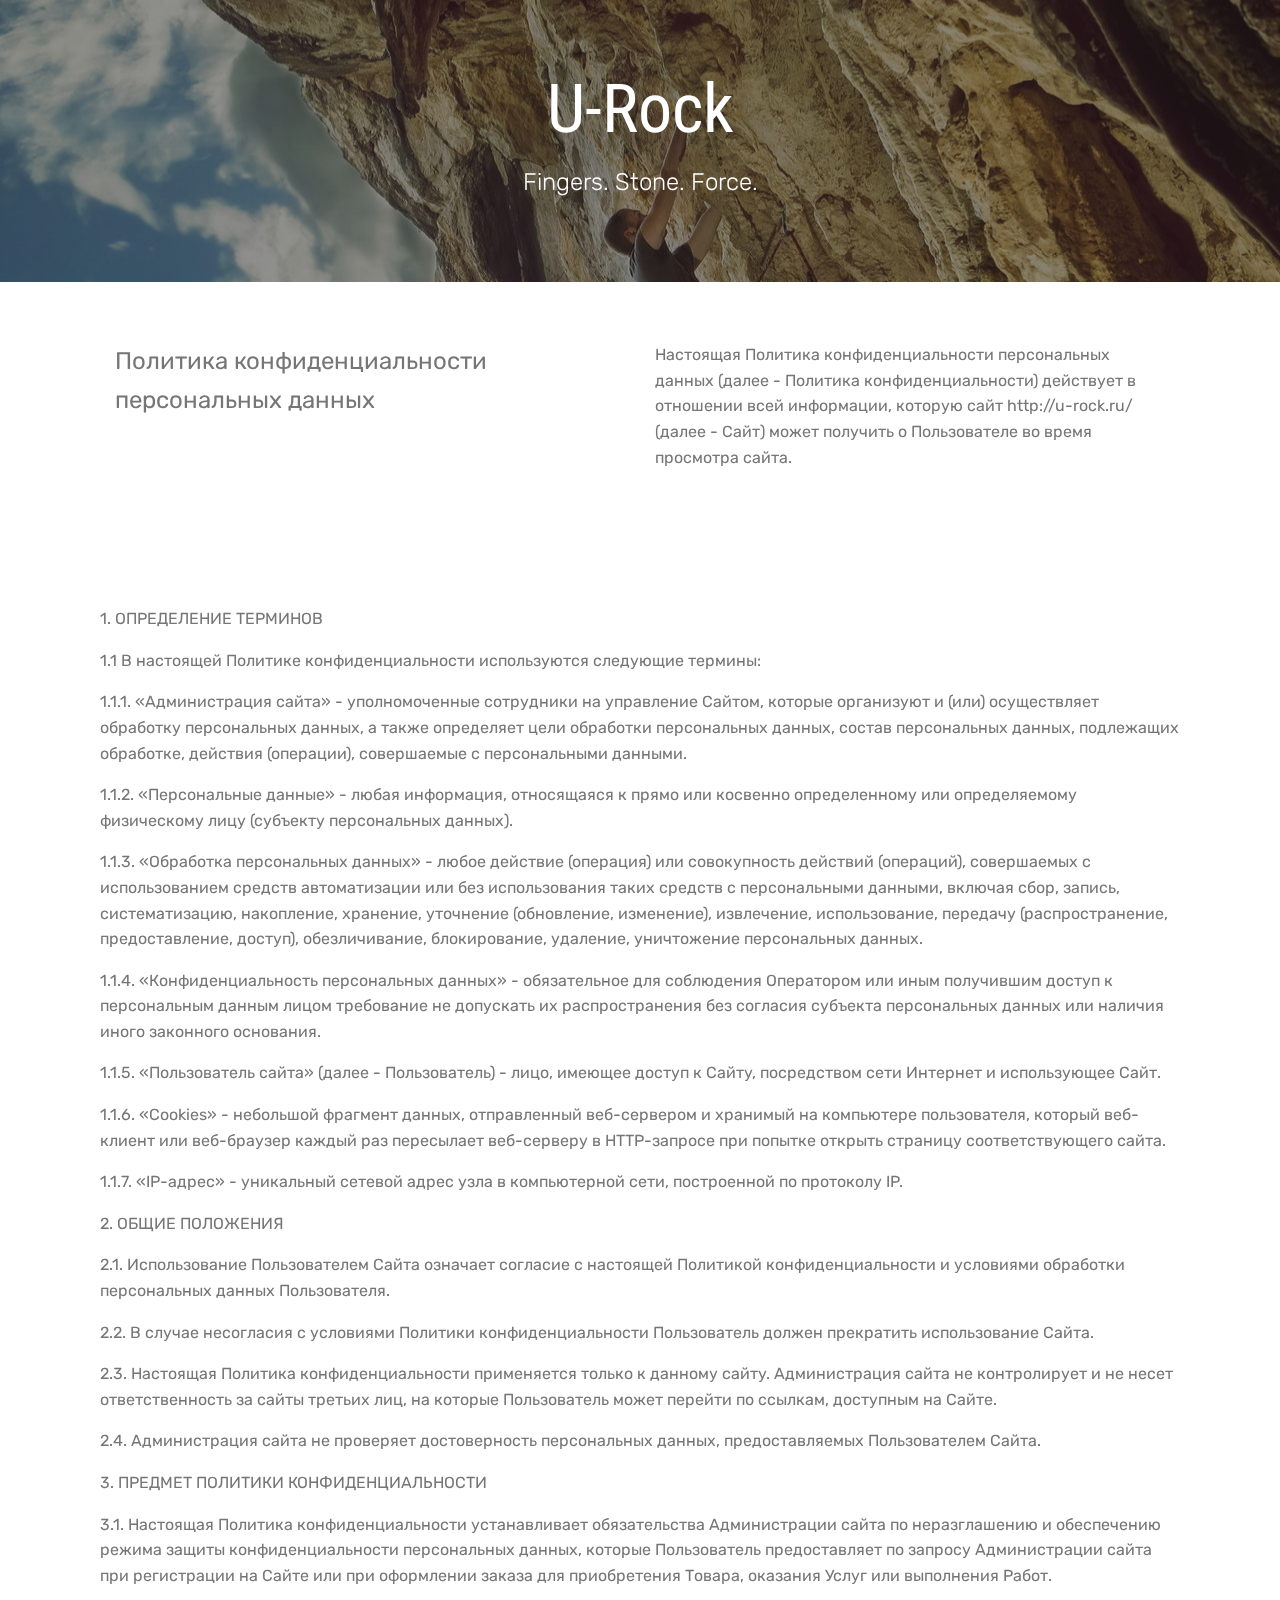
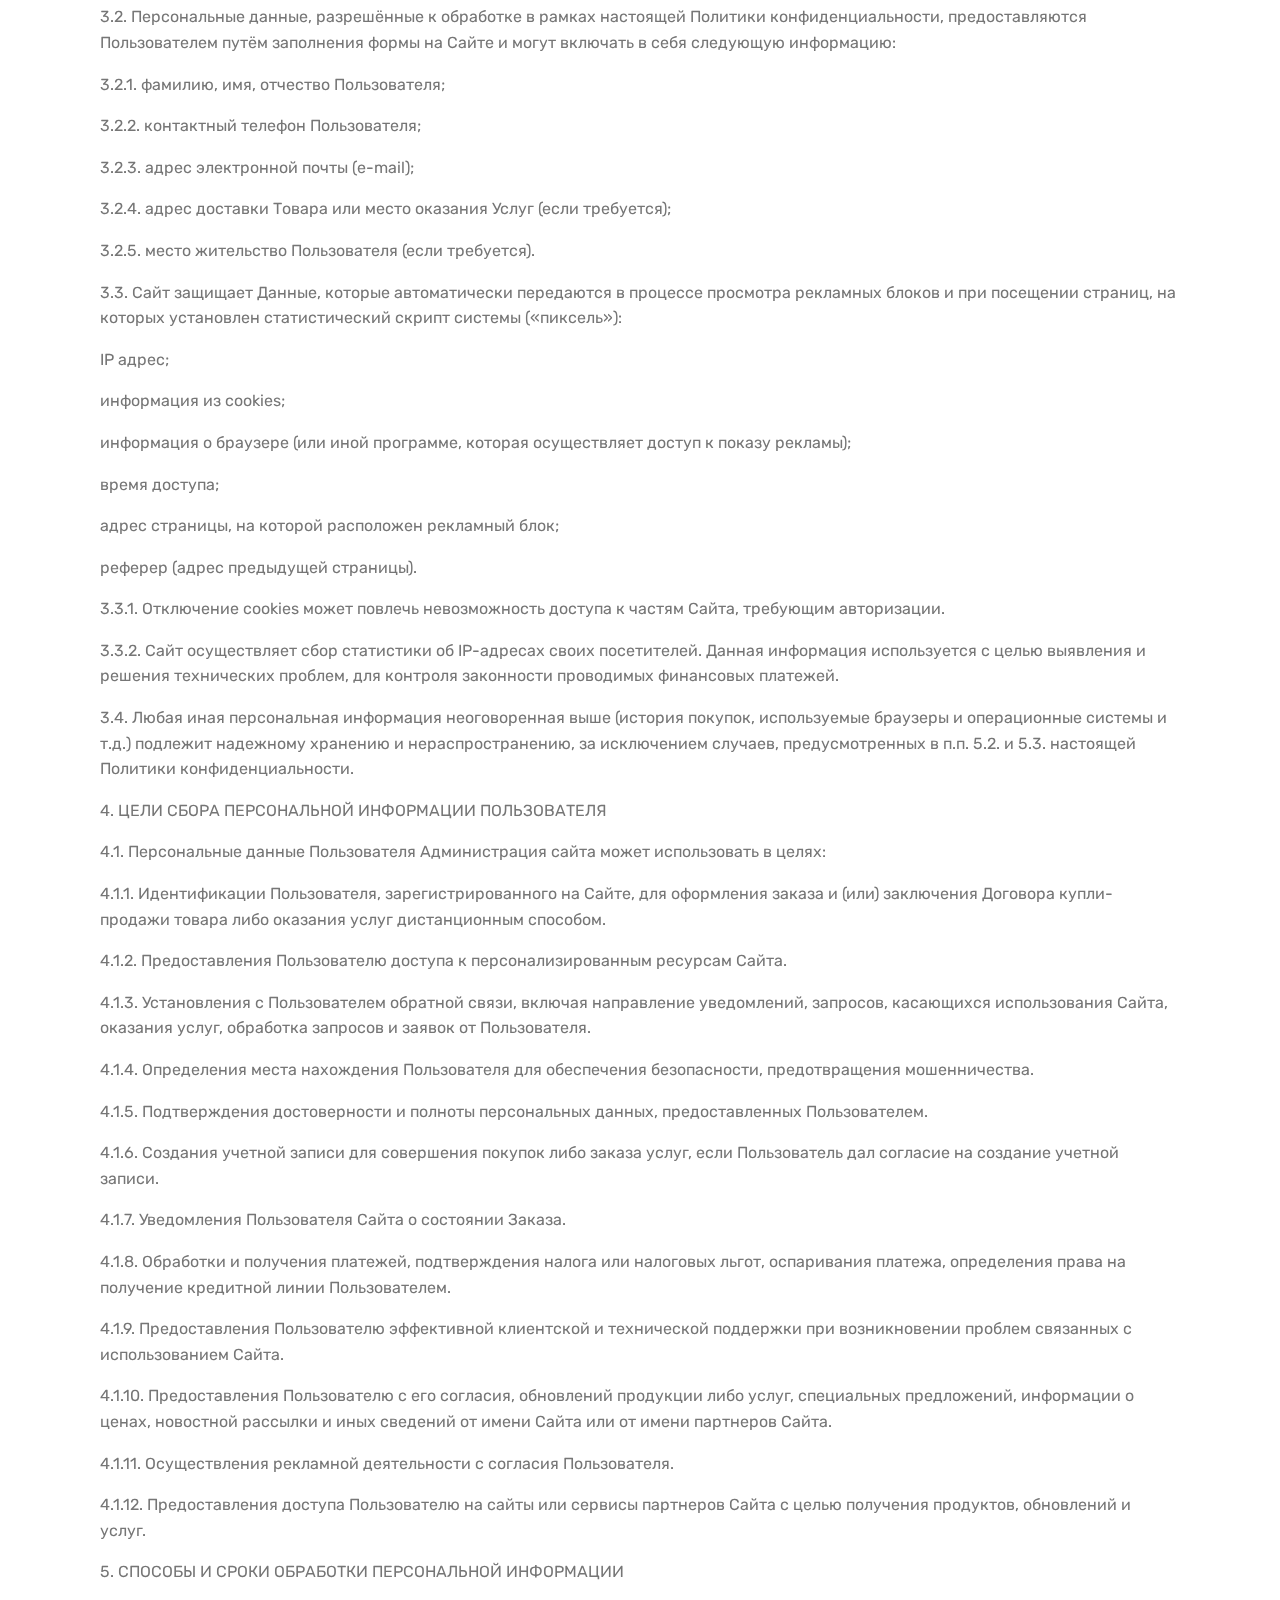
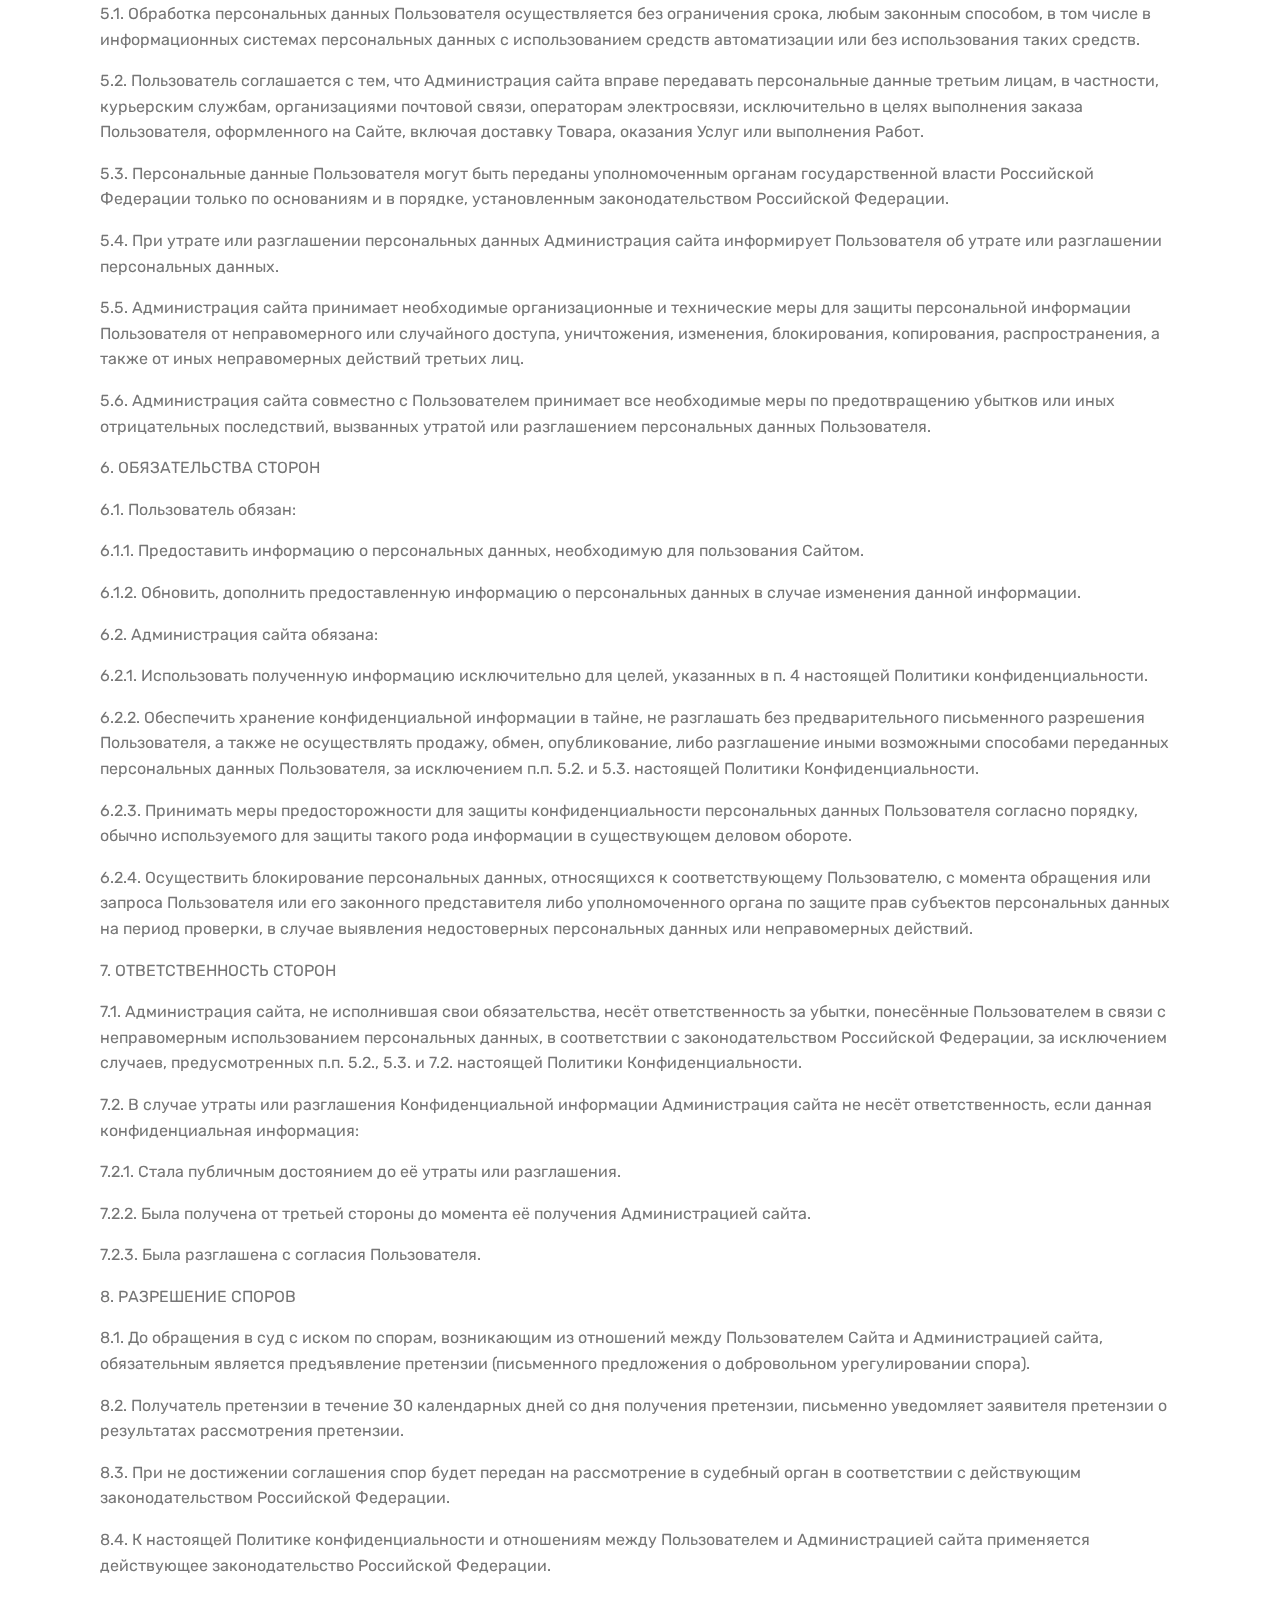
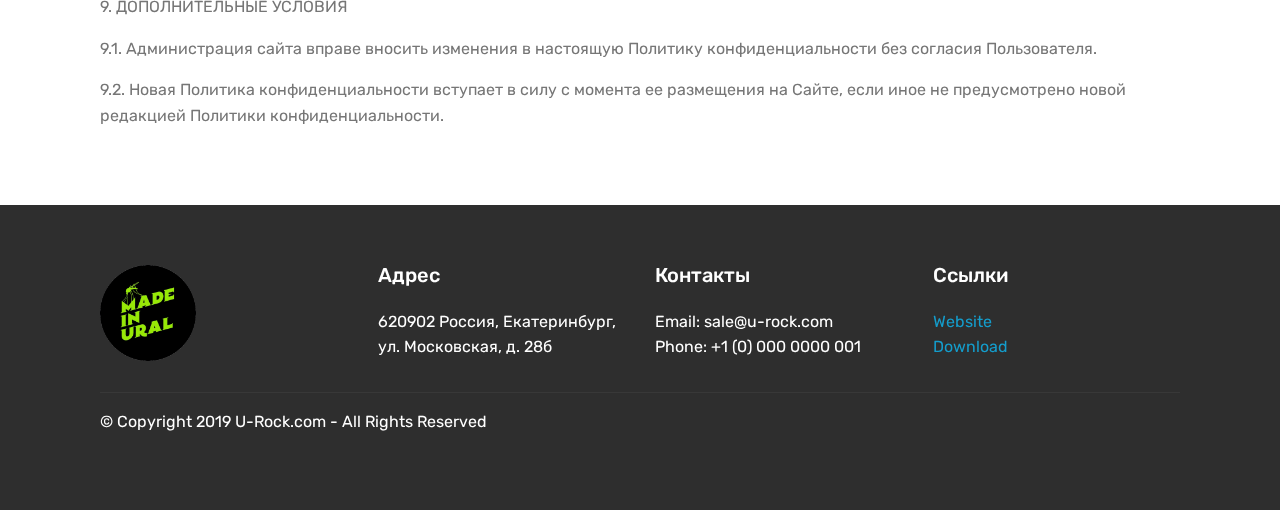
==== page1.html @ f7dd7301 "create github pages" ====
<!DOCTYPE html>
<html >
<head>
  <!-- Site made with Mobirise Website Builder v4.9.4, https://mobirise.com -->
  <meta charset="UTF-8">
  <meta http-equiv="X-UA-Compatible" content="IE=edge">
  <meta name="generator" content="Mobirise v4.9.4, mobirise.com">
  <meta name="viewport" content="width=device-width, initial-scale=1, minimum-scale=1">
  <link rel="shortcut icon" href="assets/images/eqek1cvupa-128x128.png" type="image/x-icon">
  <meta name="description" content="Правила обработки и хранения персональных данных сайта U-rock">
  <title>Политика конфиденциальности</title>
  <link rel="stylesheet" href="assets/tether/tether.min.css">
  <link rel="stylesheet" href="assets/bootstrap/css/bootstrap.min.css">
  <link rel="stylesheet" href="assets/bootstrap/css/bootstrap-grid.min.css">
  <link rel="stylesheet" href="assets/bootstrap/css/bootstrap-reboot.min.css">
  <link rel="stylesheet" href="assets/socicon/css/styles.css">
  <link rel="stylesheet" href="assets/theme/css/style.css">
  <link rel="stylesheet" href="assets/mobirise/css/mbr-additional.css" type="text/css">
  
  
  
</head>
<body>
  <section class="mbr-section content5 cid-rlJpI8PxFU mbr-parallax-background" id="content5-x">

    

    <div class="mbr-overlay" style="opacity: 0.5; background-color: rgb(35, 35, 35);">
    </div>

    <div class="container">
        <div class="media-container-row">
            <div class="title col-12 col-md-8">
                <h2 class="align-center mbr-bold mbr-white pb-3 mbr-fonts-style display-1"><a href="index.html" class="text-white">
                    U-Rock</a></h2>
                <h3 class="mbr-section-subtitle align-center mbr-light mbr-white pb-3 mbr-fonts-style display-5">Fingers. Stone. Force.</h3>
                
                
            </div>
        </div>
    </div>
</section>

<section class="engine"><a href="https://mobirise.info/k">develop your own website</a></section><section class="mbr-section article content3 cid-rlJoAtFdq6" id="content3-u">
      
     

    <div class="container">
        <div class="media-container-row">
            <div class="row col-12 col-md-12">
                <div class="col-12 mbr-text mbr-fonts-style col-md-6 display-5">
                     <p>Политика конфиденциальности персональных данных</p>
                </div>
                <div class="col-12 mbr-text mbr-fonts-style display-7 col-md-6">
                     <p>Настоящая Политика конфиденциальности персональных данных (далее - Политика конфиденциальности) действует в отношении всей информации, которую сайт http://u-rock.ru/ (далее - Сайт) может получить о Пользователе во время просмотра сайта.</p>
                </div>
                
            </div>
        </div>
    </div>
</section>

<section class="mbr-section article content1 cid-rlJoCT7jj0" id="content1-v">
    
     

    <div class="container">
        <div class="media-container-row">
            <div class="mbr-text col-12 mbr-fonts-style display-7 col-md-12"><p>1. ОПРЕДЕЛЕНИЕ ТЕРМИНОВ 
</p><p>
<span style="font-size: 1rem;">1.1 В настоящей Политике конфиденциальности используются следующие термины: &nbsp;</span></p><p>
<span style="font-size: 1rem;">1.1.1. «Администрация сайта» - уполномоченные сотрудники на управление Сайтом, которые организуют и (или) осуществляет обработку персональных данных, а также определяет цели обработки персональных данных, состав персональных данных, подлежащих обработке, действия (операции), совершаемые с персональными данными. &nbsp;</span></p><p>
<span style="font-size: 1rem;">1.1.2. «Персональные данные» - любая информация, относящаяся к прямо или косвенно определенному или определяемому физическому лицу (субъекту персональных данных). &nbsp;</span></p><p>
<span style="font-size: 1rem;">1.1.3. «Обработка персональных данных» - любое действие (операция) или совокупность действий (операций), совершаемых с использованием средств автоматизации или без использования таких средств с персональными данными, включая сбор, запись, систематизацию, накопление, хранение, уточнение (обновление, изменение), извлечение, использование, передачу (распространение, предоставление, доступ), обезличивание, блокирование, удаление, уничтожение персональных данных. &nbsp;</span></p><p>
<span style="font-size: 1rem;">1.1.4. «Конфиденциальность персональных данных» - обязательное для соблюдения Оператором или иным получившим доступ к персональным данным лицом требование не допускать их распространения без согласия субъекта персональных данных или наличия иного законного основания. &nbsp;</span></p><p>
<span style="font-size: 1rem;">1.1.5. «Пользователь сайта» (далее - Пользователь) - лицо, имеющее доступ к Сайту, посредством сети Интернет и использующее Сайт. &nbsp;</span></p><p>
<span style="font-size: 1rem;">1.1.6. «Cookies» - небольшой фрагмент данных, отправленный веб-сервером и хранимый на компьютере пользователя, который веб-клиент или веб-браузер каждый раз пересылает веб-серверу в HTTP-запросе при попытке открыть страницу соответствующего сайта. &nbsp;</span></p><p>
<span style="font-size: 1rem;">1.1.7. «IP-адрес» - уникальный сетевой адрес узла в компьютерной сети, построенной по протоколу IP. &nbsp;</span></p><p>
<span style="font-size: 1rem;">2. ОБЩИЕ ПОЛОЖЕНИЯ &nbsp;</span></p><p>
<span style="font-size: 1rem;">2.1. Использование Пользователем Сайта означает согласие с настоящей Политикой конфиденциальности и условиями обработки персональных данных Пользователя. &nbsp;</span></p><p>
<span style="font-size: 1rem;">2.2. В случае несогласия с условиями Политики конфиденциальности Пользователь должен прекратить использование Сайта. &nbsp;</span></p><p>
<span style="font-size: 1rem;">2.3. Настоящая Политика конфиденциальности применяется только к данному сайту. Администрация сайта не контролирует и не несет ответственность за сайты третьих лиц, на которые Пользователь может перейти по ссылкам, доступным на Сайте. &nbsp;</span></p><p>
<span style="font-size: 1rem;">2.4. Администрация сайта не проверяет достоверность персональных данных, предоставляемых Пользователем Сайта. &nbsp;</span></p><p>
<span style="font-size: 1rem;">3. ПРЕДМЕТ ПОЛИТИКИ КОНФИДЕНЦИАЛЬНОСТИ &nbsp;</span></p><p>
<span style="font-size: 1rem;">3.1. Настоящая Политика конфиденциальности устанавливает обязательства Администрации сайта по неразглашению и обеспечению режима защиты конфиденциальности персональных данных, которые Пользователь предоставляет по запросу Администрации сайта при регистрации на Сайте или при оформлении заказа для приобретения Товара, оказания Услуг или выполнения Работ. &nbsp;</span></p><p>
<span style="font-size: 1rem;">3.2. Персональные данные, разрешённые к обработке в рамках настоящей Политики конфиденциальности, предоставляются Пользователем путём заполнения формы на Сайте и могут включать в себя следующую информацию: &nbsp;</span></p><p>
<span style="font-size: 1rem;">3.2.1. фамилию, имя, отчество Пользователя; &nbsp;</span></p><p>
<span style="font-size: 1rem;">3.2.2. контактный телефон Пользователя; &nbsp;</span></p><p>
<span style="font-size: 1rem;">3.2.3. адрес электронной почты (e-mail); &nbsp;</span></p><p>
<span style="font-size: 1rem;">3.2.4. адрес доставки Товара или место оказания Услуг (если требуется); &nbsp;</span></p><p>
<span style="font-size: 1rem;">3.2.5. место жительство Пользователя (если требуется). &nbsp;</span></p><p>
<span style="font-size: 1rem;">3.3. Сайт защищает Данные, которые автоматически передаются в процессе просмотра рекламных блоков и при посещении страниц, на которых установлен статистический скрипт системы («пиксель»): &nbsp;</span></p><p>
<span style="font-size: 1rem;">IP адрес; &nbsp;</span></p><p>
<span style="font-size: 1rem;">информация из cookies;&nbsp;</span></p><p>
<span style="font-size: 1rem;">информация о браузере (или иной программе, которая осуществляет доступ к показу рекламы);&nbsp;</span></p><p>
<span style="font-size: 1rem;">время доступа;&nbsp;</span></p><p>
<span style="font-size: 1rem;">адрес страницы, на которой расположен рекламный блок;&nbsp;</span></p><p>
<span style="font-size: 1rem;">реферер (адрес предыдущей страницы).&nbsp;</span></p><p>
<span style="font-size: 1rem;">3.3.1. Отключение cookies может повлечь невозможность доступа к частям Сайта, требующим авторизации.&nbsp;</span></p><p>
<span style="font-size: 1rem;">3.3.2. Сайт осуществляет сбор статистики об IP-адресах своих посетителей. Данная информация используется с целью выявления и решения технических проблем, для контроля законности проводимых финансовых платежей. &nbsp;</span></p><p>
<span style="font-size: 1rem;">3.4. Любая иная персональная информация неоговоренная выше (история покупок, используемые браузеры и операционные системы и т.д.) подлежит надежному хранению и нераспространению, за исключением случаев, предусмотренных в п.п. 5.2. и 5.3. настоящей Политики конфиденциальности. &nbsp;</span></p><p>
<span style="font-size: 1rem;">4. ЦЕЛИ СБОРА ПЕРСОНАЛЬНОЙ ИНФОРМАЦИИ ПОЛЬЗОВАТЕЛЯ &nbsp;</span></p><p>
<span style="font-size: 1rem;">4.1. Персональные данные Пользователя Администрация сайта может использовать в целях: &nbsp;</span></p><p>
<span style="font-size: 1rem;">4.1.1. Идентификации Пользователя, зарегистрированного на Сайте, для оформления заказа и (или) заключения Договора купли-продажи товара либо оказания услуг дистанционным способом. &nbsp;</span></p><p>
<span style="font-size: 1rem;">4.1.2. Предоставления Пользователю доступа к персонализированным ресурсам Сайта. &nbsp;</span></p><p>
<span style="font-size: 1rem;">4.1.3. Установления с Пользователем обратной связи, включая направление уведомлений, запросов, касающихся использования Сайта, оказания услуг, обработка запросов и заявок от Пользователя. &nbsp;</span></p><p>
<span style="font-size: 1rem;">4.1.4. Определения места нахождения Пользователя для обеспечения безопасности, предотвращения мошенничества. &nbsp;</span></p><p>
<span style="font-size: 1rem;">4.1.5. Подтверждения достоверности и полноты персональных данных, предоставленных Пользователем. &nbsp;</span></p><p>
<span style="font-size: 1rem;">4.1.6. Создания учетной записи для совершения покупок либо заказа услуг, если Пользователь дал согласие на создание учетной записи. &nbsp;</span></p><p>
<span style="font-size: 1rem;">4.1.7. Уведомления Пользователя Сайта о состоянии Заказа. &nbsp;</span></p><p>
<span style="font-size: 1rem;">4.1.8. Обработки и получения платежей, подтверждения налога или налоговых льгот, оспаривания платежа, определения права на получение кредитной линии Пользователем. &nbsp;</span></p><p>
<span style="font-size: 1rem;">4.1.9. Предоставления Пользователю эффективной клиентской и технической поддержки при возникновении проблем связанных с использованием Сайта. &nbsp;</span></p><p>
<span style="font-size: 1rem;">4.1.10. Предоставления Пользователю с его согласия, обновлений продукции либо услуг, специальных предложений, информации о ценах, новостной рассылки и иных сведений от имени Сайта или от имени партнеров Сайта. &nbsp;</span></p><p>
<span style="font-size: 1rem;">4.1.11. Осуществления рекламной деятельности с согласия Пользователя. &nbsp;</span></p><p>
<span style="font-size: 1rem;">4.1.12. Предоставления доступа Пользователю на сайты или сервисы партнеров Сайта с целью получения продуктов, обновлений и услуг. &nbsp;</span></p><p>
<span style="font-size: 1rem;">5. СПОСОБЫ И СРОКИ ОБРАБОТКИ ПЕРСОНАЛЬНОЙ ИНФОРМАЦИИ &nbsp;</span></p><p>
<span style="font-size: 1rem;">5.1. Обработка персональных данных Пользователя осуществляется без ограничения срока, любым законным способом, в том числе в информационных системах персональных данных с использованием средств автоматизации или без использования таких средств. &nbsp;</span></p><p>
<span style="font-size: 1rem;">5.2. Пользователь соглашается с тем, что Администрация сайта вправе передавать персональные данные третьим лицам, в частности, курьерским службам, организациями почтовой связи, операторам электросвязи, исключительно в целях выполнения заказа Пользователя, оформленного на Сайте, включая доставку Товара, оказания Услуг или выполнения Работ. &nbsp;</span></p><p>
<span style="font-size: 1rem;">5.3. Персональные данные Пользователя могут быть переданы уполномоченным органам государственной власти Российской Федерации только по основаниям и в порядке, установленным законодательством Российской Федерации. &nbsp;</span></p><p>
<span style="font-size: 1rem;">5.4. При утрате или разглашении персональных данных Администрация сайта информирует Пользователя об утрате или разглашении персональных данных. &nbsp;</span></p><p>
<span style="font-size: 1rem;">5.5. Администрация сайта принимает необходимые организационные и технические меры для защиты персональной информации Пользователя от неправомерного или случайного доступа, уничтожения, изменения, блокирования, копирования, распространения, а также от иных неправомерных действий третьих лиц. &nbsp;</span></p><p>
<span style="font-size: 1rem;">5.6. Администрация сайта совместно с Пользователем принимает все необходимые меры по предотвращению убытков или иных отрицательных последствий, вызванных утратой или разглашением персональных данных Пользователя. &nbsp;</span></p><p>
<span style="font-size: 1rem;">6. ОБЯЗАТЕЛЬСТВА СТОРОН &nbsp;</span></p><p>
<span style="font-size: 1rem;">6.1. Пользователь обязан: &nbsp;</span></p><p>
<span style="font-size: 1rem;">6.1.1. Предоставить информацию о персональных данных, необходимую для пользования Сайтом. &nbsp;</span></p><p>
<span style="font-size: 1rem;">6.1.2. Обновить, дополнить предоставленную информацию о персональных данных в случае изменения данной информации. &nbsp;</span></p><p>
<span style="font-size: 1rem;">6.2. Администрация сайта обязана: &nbsp;</span></p><p>
<span style="font-size: 1rem;">6.2.1. Использовать полученную информацию исключительно для целей, указанных в п. 4 настоящей Политики конфиденциальности. &nbsp;</span></p><p>
<span style="font-size: 1rem;">6.2.2. Обеспечить хранение конфиденциальной информации в тайне, не разглашать без предварительного письменного разрешения Пользователя, а также не осуществлять продажу, обмен, опубликование, либо разглашение иными возможными способами переданных персональных данных Пользователя, за исключением п.п. 5.2. и 5.3. настоящей Политики Конфиденциальности. &nbsp;</span></p><p>
<span style="font-size: 1rem;">6.2.3. Принимать меры предосторожности для защиты конфиденциальности персональных данных Пользователя согласно порядку, обычно используемого для защиты такого рода информации в существующем деловом обороте. &nbsp;</span></p><p>
<span style="font-size: 1rem;">6.2.4. Осуществить блокирование персональных данных, относящихся к соответствующему Пользователю, с момента обращения или запроса Пользователя или его законного представителя либо уполномоченного органа по защите прав субъектов персональных данных на период проверки, в случае выявления недостоверных персональных данных или неправомерных действий. &nbsp;</span></p><p>
<span style="font-size: 1rem;">7. ОТВЕТСТВЕННОСТЬ СТОРОН &nbsp;</span></p><p>
<span style="font-size: 1rem;">7.1. Администрация сайта, не исполнившая свои обязательства, несёт ответственность за убытки, понесённые Пользователем в связи с неправомерным использованием персональных данных, в соответствии с законодательством Российской Федерации, за исключением случаев, предусмотренных п.п. 5.2., 5.3. и 7.2. настоящей Политики Конфиденциальности. &nbsp;</span></p><p>
<span style="font-size: 1rem;">7.2. В случае утраты или разглашения Конфиденциальной информации Администрация сайта не несёт ответственность, если данная конфиденциальная информация: &nbsp;</span></p><p>
<span style="font-size: 1rem;">7.2.1. Стала публичным достоянием до её утраты или разглашения. &nbsp;</span></p><p>
<span style="font-size: 1rem;">7.2.2. Была получена от третьей стороны до момента её получения Администрацией сайта. &nbsp;</span></p><p>
<span style="font-size: 1rem;">7.2.3. Была разглашена с согласия Пользователя. &nbsp;</span></p><p>
<span style="font-size: 1rem;">8. РАЗРЕШЕНИЕ СПОРОВ &nbsp;</span></p><p>
<span style="font-size: 1rem;">8.1. До обращения в суд с иском по спорам, возникающим из отношений между Пользователем Сайта и Администрацией сайта, обязательным является предъявление претензии (письменного предложения о добровольном урегулировании спора). &nbsp;</span></p><p>
<span style="font-size: 1rem;">8.2. Получатель претензии в течение 30 календарных дней со дня получения претензии, письменно уведомляет заявителя претензии о результатах рассмотрения претензии. &nbsp;</span></p><p>
<span style="font-size: 1rem;">8.3. При не достижении соглашения спор будет передан на рассмотрение в судебный орган в соответствии с действующим законодательством Российской Федерации. &nbsp;</span></p><p>
<span style="font-size: 1rem;">8.4. К настоящей Политике конфиденциальности и отношениям между Пользователем и Администрацией сайта применяется действующее законодательство Российской Федерации. &nbsp;</span></p><p>
<span style="font-size: 1rem;">9. ДОПОЛНИТЕЛЬНЫЕ УСЛОВИЯ &nbsp;</span></p><p>
<span style="font-size: 1rem;">9.1. Администрация сайта вправе вносить изменения в настоящую Политику конфиденциальности без согласия Пользователя. &nbsp;</span></p><p>
<span style="font-size: 1rem;">9.2. Новая Политика конфиденциальности вступает в силу с момента ее размещения на Сайте, если иное не предусмотрено новой редакцией Политики конфиденциальности.</span></p></div>
        </div>
    </div>
</section>

<section class="cid-rlJpz1HQIS" id="footer1-w">

    

    

    <div class="container">
        <div class="media-container-row content text-white">
            <div class="col-12 col-md-3">
                <div class="media-wrap">
                    <a href="index.html">
                        <img src="assets/images/eqek1cvupa-164x164.png" alt="Mobirise" title="">
                    </a>
                </div>
            </div>
            <div class="col-12 col-md-3 mbr-fonts-style display-7">
                <h5 class="pb-3">
                    Адрес</h5>
                <p class="mbr-text">
                    620902 Россия, Екатеринбург, ул. Московская, д. 28б</p>
            </div>
            <div class="col-12 col-md-3 mbr-fonts-style display-7">
                <h5 class="pb-3">
                    Контакты</h5>
                <p class="mbr-text">
                    Email: sale@u-rock.com
                    <br>Phone: +1 (0) 000 0000 001
<br></p>
            </div>
            <div class="col-12 col-md-3 mbr-fonts-style display-7">
                <h5 class="pb-3">
                    Ccылки</h5>
                <p class="mbr-text"><a href="http://www.roofaso.ru/" target="_blank">
                    Website</a><br><a class="text-primary" href="https://ur-rock.github.io/assets/images/11-1433x825.jpg" target="_blank">Download</a><br></p>
            </div>
        </div>
        <div class="footer-lower">
            <div class="media-container-row">
                <div class="col-sm-12">
                    <hr>
                </div>
            </div>
            <div class="media-container-row mbr-white">
                <div class="col-sm-6 copyright">
                    <p class="mbr-text mbr-fonts-style display-7">
                        © Copyright 2019 U-Rock.com - All Rights Reserved 
                    </p>
                </div>
                <div class="col-md-6">
                    
                </div>
            </div>
        </div>
    </div>
</section>


  <script src="assets/web/assets/jquery/jquery.min.js"></script>
  <script src="assets/popper/popper.min.js"></script>
  <script src="assets/tether/tether.min.js"></script>
  <script src="assets/bootstrap/js/bootstrap.min.js"></script>
  <script src="assets/smoothscroll/smooth-scroll.js"></script>
  <script src="assets/parallax/jarallax.min.js"></script>
  <script src="assets/theme/js/script.js"></script>
  
  
</body>
</html>
---- assets/socicon/css/styles.css ----
@charset "UTF-8";

@font-face {
  font-family: "socicon";
  src:url("../fonts/socicon.eot");
  src:url("../fonts/socicon.eot?#iefix") format("embedded-opentype"),
    url("../fonts/socicon.woff") format("woff"),
    url("../fonts/socicon.ttf") format("truetype"),
    url("../fonts/socicon.svg#socicon") format("svg");
  font-weight: normal;
  font-style: normal;

}

[data-icon]:before {
  font-family: "socicon" !important;
  content: attr(data-icon);
  font-style: normal !important;
  font-weight: normal !important;
  font-variant: normal !important;
  text-transform: none !important;
  speak: none;
  line-height: 1;
  -webkit-font-smoothing: antialiased;
  -moz-osx-font-smoothing: grayscale;
}

[class^="socicon-"]:before,
[class*=" socicon-"]:before {
  font-family: "socicon" !important;
  font-style: normal !important;
  font-weight: normal !important;
  font-variant: normal !important;
  text-transform: none !important;
  speak: none;
  line-height: 1;
  -webkit-font-smoothing: antialiased;
  -moz-osx-font-smoothing: grayscale;
}

.socicon-modelmayhem:before {
  content: "\e000";
}
.socicon-mixcloud:before {
  content: "\e001";
}
.socicon-drupal:before {
  content: "\e002";
}
.socicon-swarm:before {
  content: "\e003";
}
.socicon-istock:before {
  content: "\e004";
}
.socicon-yammer:before {
  content: "\e005";
}
.socicon-ello:before {
  content: "\e006";
}
.socicon-stackoverflow:before {
  content: "\e007";
}
.socicon-persona:before {
  content: "\e008";
}
.socicon-triplej:before {
  content: "\e009";
}
.socicon-houzz:before {
  content: "\e00a";
}
.socicon-rss:before {
  content: "\e00b";
}
.socicon-paypal:before {
  content: "\e00c";
}
.socicon-odnoklassniki:before {
  content: "\e00d";
}
.socicon-airbnb:before {
  content: "\e00e";
}
.socicon-periscope:before {
  content: "\e00f";
}
.socicon-outlook:before {
  content: "\e010";
}
.socicon-coderwall:before {
  content: "\e011";
}
.socicon-tripadvisor:before {
  content: "\e012";
}
.socicon-appnet:before {
  content: "\e013";
}
.socicon-goodreads:before {
  content: "\e014";
}
.socicon-tripit:before {
  content: "\e015";
}
.socicon-lanyrd:before {
  content: "\e016";
}
.socicon-slideshare:before {
  content: "\e017";
}
.socicon-buffer:before {
  content: "\e018";
}
.socicon-disqus:before {
  content: "\e019";
}
.socicon-vkontakte:before {
  content: "\e01a";
}
.socicon-whatsapp:before {
  content: "\e01b";
}
.socicon-patreon:before {
  content: "\e01c";
}
.socicon-storehouse:before {
  content: "\e01d";
}
.socicon-pocket:before {
  content: "\e01e";
}
.socicon-mail:before {
  content: "\e01f";
}
.socicon-blogger:before {
  content: "\e020";
}
.socicon-technorati:before {
  content: "\e021";
}
.socicon-reddit:before {
  content: "\e022";
}
.socicon-dribbble:before {
  content: "\e023";
}
.socicon-stumbleupon:before {
  content: "\e024";
}
.socicon-digg:before {
  content: "\e025";
}
.socicon-envato:before {
  content: "\e026";
}
.socicon-behance:before {
  content: "\e027";
}
.socicon-delicious:before {
  content: "\e028";
}
.socicon-deviantart:before {
  content: "\e029";
}
.socicon-forrst:before {
  content: "\e02a";
}
.socicon-play:before {
  content: "\e02b";
}
.socicon-zerply:before {
  content: "\e02c";
}
.socicon-wikipedia:before {
  content: "\e02d";
}
.socicon-apple:before {
  content: "\e02e";
}
.socicon-flattr:before {
  content: "\e02f";
}
.socicon-github:before {
  content: "\e030";
}
.socicon-renren:before {
  content: "\e031";
}
.socicon-friendfeed:before {
  content: "\e032";
}
.socicon-newsvine:before {
  content: "\e033";
}
.socicon-identica:before {
  content: "\e034";
}
.socicon-bebo:before {
  content: "\e035";
}
.socicon-zynga:before {
  content: "\e036";
}
.socicon-steam:before {
  content: "\e037";
}
.socicon-xbox:before {
  content: "\e038";
}
.socicon-windows:before {
  content: "\e039";
}
.socicon-qq:before {
  content: "\e03a";
}
.socicon-douban:before {
  content: "\e03b";
}
.socicon-meetup:before {
  content: "\e03c";
}
.socicon-playstation:before {
  content: "\e03d";
}
.socicon-android:before {
  content: "\e03e";
}
.socicon-snapchat:before {
  content: "\e03f";
}
.socicon-twitter:before {
  content: "\e040";
}
.socicon-facebook:before {
  content: "\e041";
}
.socicon-googleplus:before {
  content: "\e042";
}
.socicon-pinterest:before {
  content: "\e043";
}
.socicon-foursquare:before {
  content: "\e044";
}
.socicon-yahoo:before {
  content: "\e045";
}
.socicon-skype:before {
  content: "\e046";
}
.socicon-yelp:before {
  content: "\e047";
}
.socicon-feedburner:before {
  content: "\e048";
}
.socicon-linkedin:before {
  content: "\e049";
}
.socicon-viadeo:before {
  content: "\e04a";
}
.socicon-xing:before {
  content: "\e04b";
}
.socicon-myspace:before {
  content: "\e04c";
}
.socicon-soundcloud:before {
  content: "\e04d";
}
.socicon-spotify:before {
  content: "\e04e";
}
.socicon-grooveshark:before {
  content: "\e04f";
}
.socicon-lastfm:before {
  content: "\e050";
}
.socicon-youtube:before {
  content: "\e051";
}
.socicon-vimeo:before {
  content: "\e052";
}
.socicon-dailymotion:before {
  content: "\e053";
}
.socicon-vine:before {
  content: "\e054";
}
.socicon-flickr:before {
  content: "\e055";
}
.socicon-500px:before {
  content: "\e056";
}
.socicon-wordpress:before {
  content: "\e058";
}
.socicon-tumblr:before {
  content: "\e059";
}
.socicon-twitch:before {
  content: "\e05a";
}
.socicon-8tracks:before {
  content: "\e05b";
}
.socicon-amazon:before {
  content: "\e05c";
}
.socicon-icq:before {
  content: "\e05d";
}
.socicon-smugmug:before {
  content: "\e05e";
}
.socicon-ravelry:before {
  content: "\e05f";
}
.socicon-weibo:before {
  content: "\e060";
}
.socicon-baidu:before {
  content: "\e061";
}
.socicon-angellist:before {
  content: "\e062";
}
.socicon-ebay:before {
  content: "\e063";
}
.socicon-imdb:before {
  content: "\e064";
}
.socicon-stayfriends:before {
  content: "\e065";
}
.socicon-residentadvisor:before {
  content: "\e066";
}
.socicon-google:before {
  content: "\e067";
}
.socicon-yandex:before {
  content: "\e068";
}
.socicon-sharethis:before {
  content: "\e069";
}
.socicon-bandcamp:before {
  content: "\e06a";
}
.socicon-itunes:before {
  content: "\e06b";
}
.socicon-deezer:before {
  content: "\e06c";
}
.socicon-telegram:before {
  content: "\e06e";
}
.socicon-openid:before {
  content: "\e06f";
}
.socicon-amplement:before {
  content: "\e070";
}
.socicon-viber:before {
  content: "\e071";
}
.socicon-zomato:before {
  content: "\e072";
}
.socicon-draugiem:before {
  content: "\e074";
}
.socicon-endomodo:before {
  content: "\e075";
}
.socicon-filmweb:before {
  content: "\e076";
}
.socicon-stackexchange:before {
  content: "\e077";
}
.socicon-wykop:before {
  content: "\e078";
}
.socicon-teamspeak:before {
  content: "\e079";
}
.socicon-teamviewer:before {
  content: "\e07a";
}
.socicon-ventrilo:before {
  content: "\e07b";
}
.socicon-younow:before {
  content: "\e07c";
}
.socicon-raidcall:before {
  content: "\e07d";
}
.socicon-mumble:before {
  content: "\e07e";
}
.socicon-medium:before {
  content: "\e06d";
}
.socicon-bebee:before {
  content: "\e07f";
}
.socicon-hitbox:before {
  content: "\e080";
}
.socicon-reverbnation:before {
  content: "\e081";
}
.socicon-formulr:before {
  content: "\e082";
}
.socicon-instagram:before {
  content: "\e057";
}
.socicon-battlenet:before {
  content: "\e083";
}
.socicon-chrome:before {
  content: "\e084";
}
.socicon-discord:before {
  content: "\e086";
}
.socicon-issuu:before {
  content: "\e087";
}
.socicon-macos:before {
  content: "\e088";
}
.socicon-firefox:before {
  content: "\e089";
}
.socicon-opera:before {
  content: "\e08d";
}
.socicon-keybase:before {
  content: "\e090";
}
.socicon-alliance:before {
  content: "\e091";
}
.socicon-livejournal:before {
  content: "\e092";
}
.socicon-googlephotos:before {
  content: "\e093";
}
.socicon-horde:before {
  content: "\e094";
}
.socicon-etsy:before {
  content: "\e095";
}
.socicon-zapier:before {
  content: "\e096";
}
.socicon-google-scholar:before {
  content: "\e097";
}
.socicon-researchgate:before {
  content: "\e098";
}
.socicon-wechat:before {
  content: "\e099";
}
.socicon-strava:before {
  content: "\e09a";
}
.socicon-line:before {
  content: "\e09b";
}
.socicon-lyft:before {
  content: "\e09c";
}
.socicon-uber:before {
  content: "\e09d";
}
.socicon-songkick:before {
  content: "\e09e";
}
.socicon-viewbug:before {
  content: "\e09f";
}
.socicon-googlegroups:before {
  content: "\e0a0";
}
.socicon-quora:before {
  content: "\e073";
}
.socicon-diablo:before {
  content: "\e085";
}
.socicon-blizzard:before {
  content: "\e0a1";
}
.socicon-hearthstone:before {
  content: "\e08b";
}
.socicon-heroes:before {
  content: "\e08a";
}
.socicon-overwatch:before {
  content: "\e08c";
}
.socicon-warcraft:before {
  content: "\e08e";
}
.socicon-starcraft:before {
  content: "\e08f";
}
.socicon-beam:before {
  content: "\e0a2";
}
.socicon-curse:before {
  content: "\e0a3";
}
.socicon-player:before {
  content: "\e0a4";
}
.socicon-streamjar:before {
  content: "\e0a5";
}
.socicon-nintendo:before {
  content: "\e0a6";
}
.socicon-hellocoton:before {
  content: "\e0a7";
}
---- assets/theme/css/style.css ----
/*!
 * Mobirise v4 theme (https://mobirise.com/)
 * Copyright 2017 Mobirise
 */
section {
  background-color: #eeeeee; }

section,
.container,
.container-fluid {
  position: relative;
  word-wrap: break-word; }

a.mbr-iconfont:hover {
  text-decoration: none; }

.article .lead p, .article .lead ul, .article .lead ol, .article .lead pre, .article .lead blockquote {
  margin-bottom: 0; }

a {
  font-style: normal;
  font-weight: 400;
  cursor: pointer; }
  a, a:hover {
    text-decoration: none; }

figure {
  margin-bottom: 0; }

body {
  color: #232323; }

h1, h2, h3, h4, h5, h6,
.h1, .h2, .h3, .h4, .h5, .h6,
.display-1, .display-2, .display-3, .display-4 {
  line-height: 1;
  word-break: break-word;
  word-wrap: break-word; }

b, strong {
  font-weight: bold; }

blockquote {
  padding: 10px 0 10px 20px;
  position: relative;
  border-left: 2px solid;
  border-color: #ff3366; }

input:-webkit-autofill, input:-webkit-autofill:hover, input:-webkit-autofill:focus, input:-webkit-autofill:active {
  transition-delay: 9999s;
  transition-property: background-color, color; }

textarea[type="hidden"] {
  display: none; }

body {
  position: relative; }

section {
  background-position: 50% 50%;
  background-repeat: no-repeat;
  background-size: cover; }
  section .mbr-background-video,
  section .mbr-background-video-preview {
    position: absolute;
    bottom: 0;
    left: 0;
    right: 0;
    top: 0; }

.hidden {
  visibility: hidden; }

.mbr-z-index20 {
  z-index: 20; }

/*! Base colors */
.mbr-white {
  color: #ffffff; }

.mbr-black {
  color: #000000; }

.mbr-bg-white {
  background-color: #ffffff; }

.mbr-bg-black {
  background-color: #000000; }

/*! Text-aligns */
.align-left {
  text-align: left; }

.align-center {
  text-align: center; }

.align-right {
  text-align: right; }

@media (max-width: 767px) {
  .align-left, .align-center, .align-right, .mbr-section-btn, .mbr-section-title {
    text-align: center; } }
/*! Font-weight  */
.mbr-light {
  font-weight: 300; }

.mbr-regular {
  font-weight: 400; }

.mbr-semibold {
  font-weight: 500; }

.mbr-bold {
  font-weight: 700; }

/*! Media  */
.media-size-item {
  -webkit-flex: 1 1 auto;
  -moz-flex: 1 1 auto;
  -ms-flex: 1 1 auto;
  -o-flex: 1 1 auto;
  flex: 1 1 auto; }

.media-content {
  -webkit-flex-basis: 100%;
  flex-basis: 100%; }

.media-container-row {
  display: -ms-flexbox;
  display: -webkit-flex;
  display: flex;
  -webkit-flex-direction: row;
  -ms-flex-direction: row;
  flex-direction: row;
  -webkit-flex-wrap: wrap;
  -ms-flex-wrap: wrap;
  flex-wrap: wrap;
  -webkit-justify-content: center;
  -ms-flex-pack: center;
  justify-content: center;
  -webkit-align-content: center;
  -ms-flex-line-pack: center;
  align-content: center;
  -webkit-align-items: start;
  -ms-flex-align: start;
  align-items: start; }
  .media-container-row .media-size-item {
    width: 400px; }

.media-container-column {
  display: -ms-flexbox;
  display: -webkit-flex;
  display: flex;
  -webkit-flex-direction: column;
  -ms-flex-direction: column;
  flex-direction: column;
  -webkit-flex-wrap: wrap;
  -ms-flex-wrap: wrap;
  flex-wrap: wrap;
  -webkit-justify-content: center;
  -ms-flex-pack: center;
  justify-content: center;
  -webkit-align-content: center;
  -ms-flex-line-pack: center;
  align-content: center;
  -webkit-align-items: stretch;
  -ms-flex-align: stretch;
  align-items: stretch; }
  .media-container-column > * {
    width: 100%; }

@media (min-width: 992px) {
  .media-container-row {
    -webkit-flex-wrap: nowrap;
    -ms-flex-wrap: nowrap;
    flex-wrap: nowrap; } }
figure {
  overflow: hidden; }

figure[mbr-media-size] {
  transition: width 0.1s; }

.mbr-figure img, .mbr-figure iframe {
  display: block;
  width: 100%; }

.card {
  background-color: transparent;
  border: none; }

.card-img {
  text-align: center;
  flex-shrink: 0;
  -webkit-flex-shrink: 0; }

.media {
  max-width: 100%;
  margin: 0 auto; }

.mbr-figure {
  -ms-flex-item-align: center;
  -ms-grid-row-align: center;
  -webkit-align-self: center;
  align-self: center; }

.media-container > div {
  max-width: 100%; }

.mbr-figure img, .card-img img {
  width: 100%; }

@media (max-width: 991px) {
  .media-size-item {
    width: auto !important; }

  .media {
    width: auto; }

  .mbr-figure {
    width: 100% !important; } }
/*! Buttons */
.mbr-section-btn {
  margin-left: -.25rem;
  margin-right: -.25rem;
  font-size: 0; }

nav .mbr-section-btn {
  margin-left: 0rem;
  margin-right: 0rem; }

/*! Btn icon margin */
.btn .mbr-iconfont, .btn.btn-sm .mbr-iconfont {
  cursor: pointer;
  margin-right: 0.5rem; }

.btn.btn-md .mbr-iconfont, .btn.btn-md .mbr-iconfont {
  margin-right: 0.8rem; }

.mbr-regular {
  font-weight: 400; }

.mbr-semibold {
  font-weight: 500; }

.mbr-bold {
  font-weight: 700; }

[type="submit"] {
  -webkit-appearance: none; }

/*! Full-screen */
.mbr-fullscreen .mbr-overlay {
  min-height: 100vh; }

.mbr-fullscreen {
  display: flex;
  display: -webkit-flex;
  display: -moz-flex;
  display: -ms-flex;
  display: -o-flex;
  align-items: center;
  -webkit-align-items: center;
  min-height: 100vh;
  padding-top: 3rem;
  padding-bottom: 3rem; }

/*! Map */
.map {
  height: 25rem;
  position: relative; }
  .map iframe {
    width: 100%;
    height: 100%; }

/* Form */
.form-asterisk {
  font-family: initial;
  position: absolute;
  top: -2px;
  font-weight: normal; }

/*! Scroll to top arrow */
.mbr-arrow-up {
  bottom: 25px;
  right: 90px;
  position: fixed;
  text-align: right;
  z-index: 5000;
  color: #ffffff;
  font-size: 32px;
  transform: rotate(180deg);
  -webkit-transform: rotate(180deg); }

.mbr-arrow-up a {
  background: rgba(0, 0, 0, 0.2);
  border-radius: 3px;
  color: #fff;
  display: inline-block;
  height: 60px;
  width: 60px;
  outline-style: none !important;
  position: relative;
  text-decoration: none;
  transition: all .3s ease-in-out;
  cursor: pointer;
  text-align: center; }
  .mbr-arrow-up a:hover {
    background-color: rgba(0, 0, 0, 0.4); }
  .mbr-arrow-up a i {
    line-height: 60px; }

.mbr-arrow-up-icon {
  display: block;
  color: #fff; }

.mbr-arrow-up-icon::before {
  content: "\203a";
  display: inline-block;
  font-family: serif;
  font-size: 32px;
  line-height: 1;
  font-style: normal;
  position: relative;
  top: 6px;
  left: -4px;
  -webkit-transform: rotate(-90deg);
  transform: rotate(-90deg); }

/*! Arrow Down */
.mbr-arrow {
  position: absolute;
  bottom: 45px;
  left: 50%;
  width: 60px;
  height: 60px;
  cursor: pointer;
  background-color: rgba(80, 80, 80, 0.5);
  border-radius: 50%;
  -webkit-transform: translateX(-50%);
  transform: translateX(-50%); }
  .mbr-arrow > a {
    display: inline-block;
    text-decoration: none;
    outline-style: none;
    -webkit-animation: arrowdown 1.7s ease-in-out infinite;
    animation: arrowdown 1.7s ease-in-out infinite; }
    .mbr-arrow > a > i {
      position: absolute;
      top: -2px;
      left: 15px;
      font-size: 2rem; }

@keyframes arrowdown {
  0% {
    transform: translateY(0px);
    -webkit-transform: translateY(0px); }
  50% {
    transform: translateY(-5px);
    -webkit-transform: translateY(-5px); }
  100% {
    transform: translateY(0px);
    -webkit-transform: translateY(0px); } }
@-webkit-keyframes arrowdown {
  0% {
    transform: translateY(0px);
    -webkit-transform: translateY(0px); }
  50% {
    transform: translateY(-5px);
    -webkit-transform: translateY(-5px); }
  100% {
    transform: translateY(0px);
    -webkit-transform: translateY(0px); } }
@media (max-width: 500px) {
  .mbr-arrow-up {
    left: 50%;
    right: auto;
    transform: translateX(-50%) rotate(180deg);
    -webkit-transform: translateX(-50%) rotate(180deg); } }
/*Gradients animation*/
@keyframes gradient-animation {
  from {
    background-position: 0% 100%;
    animation-timing-function: ease-in-out; }
  to {
    background-position: 100% 0%;
    animation-timing-function: ease-in-out; } }
@-webkit-keyframes gradient-animation {
  from {
    background-position: 0% 100%;
    animation-timing-function: ease-in-out; }
  to {
    background-position: 100% 0%;
    animation-timing-function: ease-in-out; } }
.bg-gradient {
  background-size: 200% 200%;
  animation: gradient-animation 5s infinite alternate;
  -webkit-animation: gradient-animation 5s infinite alternate; }

.menu .navbar-brand {
  display: -webkit-flex; }
  .menu .navbar-brand span {
    display: flex;
    display: -webkit-flex; }
  .menu .navbar-brand .navbar-caption-wrap {
    display: -webkit-flex; }
  .menu .navbar-brand .navbar-logo img {
    display: -webkit-flex; }
@media (min-width: 768px) and (max-width: 991px) {
  .menu .navbar-toggleable-sm .navbar-nav {
    display: -webkit-box;
    display: -webkit-flex;
    display: -ms-flexbox; } }
@media (min-width: 992px) {
  .menu .navbar-nav.nav-dropdown {
    display: -webkit-flex; }
  .menu .navbar-toggleable-sm .navbar-collapse {
    display: -webkit-flex !important; } }
@media (max-width: 767px) {
  .menu .navbar-collapse {
    max-height: 80vh; }
  .menu .dropdown-menu {
    max-height: 60vh; } }

.navbar {
  display: -webkit-flex;
  -webkit-flex-wrap: wrap;
  -webkit-align-items: center;
  -webkit-justify-content: space-between; }

.navbar-collapse {
  -webkit-flex-basis: 100%;
  -webkit-flex-grow: 1;
  -webkit-align-items: center; }

.nav-dropdown .link {
  padding: .667em 1.667em !important;
  margin: 0 !important; }

.nav {
  display: -webkit-flex;
  -webkit-flex-wrap: wrap; }

.row {
  display: -webkit-flex;
  -webkit-flex-wrap: wrap; }

.justify-content-center {
  -webkit-justify-content: center; }

.form-inline {
  display: -webkit-flex;
  -webkit-flex-flow: row wrap;
  -webkit-align-items: center; }

.card-wrapper {
  -webkit-flex: 1; }

.carousel-control {
  z-index: 10;
  display: -webkit-flex;
  -webkit-align-items: center;
  -webkit-justify-content: center; }

.carousel-controls {
  display: -webkit-flex; }

.media {
  display: -webkit-flex; }

.jq-selectbox__select {
  padding: 1.07em .5em;
  position: absolute;
  top: 0;
  left: 0;
  width: 100%; }

.jq-selectbox__dropdown {
  position: absolute;
  top: 100% !important;
  left: 0 !important;
  width: 100% !important; }

.jq-selectbox__trigger-arrow {
  transform: translateY(-50%); }

.jq-selectbox li {
  padding: 1.07em .5em; }

/*# sourceMappingURL=style.css.map */
.engine {
	position: absolute;
	text-indent: -2400px;
	text-align: center;
	padding: 0;
	top: 0;
	left: -2400px;
}
---- assets/mobirise/css/mbr-additional.css ----
@import url(https://fonts.googleapis.com/css?family=Roboto+Condensed:300,300i,400,400i,700,700i);
@import url(https://fonts.googleapis.com/css?family=Rubik:300,300i,400,400i,500,500i,700,700i,900,900i);





body {
  font-style: normal;
  line-height: 1.5;
}
.mbr-section-title {
  font-style: normal;
  line-height: 1.2;
}
.mbr-section-subtitle {
  line-height: 1.3;
}
.mbr-text {
  font-style: normal;
  line-height: 1.6;
}
.display-1 {
  font-family: 'Roboto Condensed', sans-serif;
  font-size: 4.25rem;
}
.display-1 > .mbr-iconfont {
  font-size: 6.8rem;
}
.display-2 {
  font-family: 'Rubik', sans-serif;
  font-size: 3rem;
}
.display-2 > .mbr-iconfont {
  font-size: 4.8rem;
}
.display-4 {
  font-family: 'Rubik', sans-serif;
  font-size: 1rem;
}
.display-4 > .mbr-iconfont {
  font-size: 1.6rem;
}
.display-5 {
  font-family: 'Rubik', sans-serif;
  font-size: 1.5rem;
}
.display-5 > .mbr-iconfont {
  font-size: 2.4rem;
}
.display-7 {
  font-family: 'Rubik', sans-serif;
  font-size: 1rem;
}
.display-7 > .mbr-iconfont {
  font-size: 1.6rem;
}
/* ---- Fluid typography for mobile devices ---- */
/* 1.4 - font scale ratio ( bootstrap == 1.42857 ) */
/* 100vw - current viewport width */
/* (48 - 20)  48 == 48rem == 768px, 20 == 20rem == 320px(minimal supported viewport) */
/* 0.65 - min scale variable, may vary */
@media (max-width: 768px) {
  .display-1 {
    font-size: 3.4rem;
    font-size: calc( 2.1374999999999997rem + (4.25 - 2.1374999999999997) * ((100vw - 20rem) / (48 - 20)));
    line-height: calc( 1.4 * (2.1374999999999997rem + (4.25 - 2.1374999999999997) * ((100vw - 20rem) / (48 - 20))));
  }
  .display-2 {
    font-size: 2.4rem;
    font-size: calc( 1.7rem + (3 - 1.7) * ((100vw - 20rem) / (48 - 20)));
    line-height: calc( 1.4 * (1.7rem + (3 - 1.7) * ((100vw - 20rem) / (48 - 20))));
  }
  .display-4 {
    font-size: 0.8rem;
    font-size: calc( 1rem + (1 - 1) * ((100vw - 20rem) / (48 - 20)));
    line-height: calc( 1.4 * (1rem + (1 - 1) * ((100vw - 20rem) / (48 - 20))));
  }
  .display-5 {
    font-size: 1.2rem;
    font-size: calc( 1.175rem + (1.5 - 1.175) * ((100vw - 20rem) / (48 - 20)));
    line-height: calc( 1.4 * (1.175rem + (1.5 - 1.175) * ((100vw - 20rem) / (48 - 20))));
  }
}
/* Buttons */
.btn {
  font-weight: 500;
  border-width: 2px;
  font-style: normal;
  letter-spacing: 1px;
  margin: .4rem .8rem;
  white-space: normal;
  -webkit-transition: all 0.3s ease-in-out;
  -moz-transition: all 0.3s ease-in-out;
  transition: all 0.3s ease-in-out;
  display: inline-flex;
  align-items: center;
  justify-content: center;
  word-break: break-word;
  -webkit-align-items: center;
  -webkit-justify-content: center;
  display: -webkit-inline-flex;
  padding: 1rem 3rem;
  border-radius: 3px;
}
.btn-sm {
  font-weight: 500;
  letter-spacing: 1px;
  -webkit-transition: all 0.3s ease-in-out;
  -moz-transition: all 0.3s ease-in-out;
  transition: all 0.3s ease-in-out;
  padding: 0.6rem 1.5rem;
  border-radius: 3px;
}
.btn-md {
  font-weight: 500;
  letter-spacing: 1px;
  margin: .4rem .8rem !important;
  -webkit-transition: all 0.3s ease-in-out;
  -moz-transition: all 0.3s ease-in-out;
  transition: all 0.3s ease-in-out;
  padding: 1rem 3rem;
  border-radius: 3px;
}
.btn-lg {
  font-weight: 500;
  letter-spacing: 1px;
  margin: .4rem .8rem !important;
  -webkit-transition: all 0.3s ease-in-out;
  -moz-transition: all 0.3s ease-in-out;
  transition: all 0.3s ease-in-out;
  padding: 1.2rem 3.2rem;
  border-radius: 3px;
}
.bg-primary {
  background-color: #149dcc !important;
}
.bg-success {
  background-color: #f7ed4a !important;
}
.bg-info {
  background-color: #82786e !important;
}
.bg-warning {
  background-color: #879a9f !important;
}
.bg-danger {
  background-color: #b1a374 !important;
}
.btn-primary,
.btn-primary:active {
  background-color: #149dcc !important;
  border-color: #149dcc !important;
  color: #ffffff !important;
}
.btn-primary:hover,
.btn-primary:focus,
.btn-primary.focus,
.btn-primary.active {
  color: #ffffff !important;
  background-color: #0d6786 !important;
  border-color: #0d6786 !important;
}
.btn-primary.disabled,
.btn-primary:disabled {
  color: #ffffff !important;
  background-color: #0d6786 !important;
  border-color: #0d6786 !important;
}
.btn-secondary,
.btn-secondary:active {
  background-color: #ff3366 !important;
  border-color: #ff3366 !important;
  color: #ffffff !important;
}
.btn-secondary:hover,
.btn-secondary:focus,
.btn-secondary.focus,
.btn-secondary.active {
  color: #ffffff !important;
  background-color: #e50039 !important;
  border-color: #e50039 !important;
}
.btn-secondary.disabled,
.btn-secondary:disabled {
  color: #ffffff !important;
  background-color: #e50039 !important;
  border-color: #e50039 !important;
}
.btn-info,
.btn-info:active {
  background-color: #82786e !important;
  border-color: #82786e !important;
  color: #ffffff !important;
}
.btn-info:hover,
.btn-info:focus,
.btn-info.focus,
.btn-info.active {
  color: #ffffff !important;
  background-color: #59524b !important;
  border-color: #59524b !important;
}
.btn-info.disabled,
.btn-info:disabled {
  color: #ffffff !important;
  background-color: #59524b !important;
  border-color: #59524b !important;
}
.btn-success,
.btn-success:active {
  background-color: #f7ed4a !important;
  border-color: #f7ed4a !important;
  color: #3f3c03 !important;
}
.btn-success:hover,
.btn-success:focus,
.btn-success.focus,
.btn-success.active {
  color: #3f3c03 !important;
  background-color: #eadd0a !important;
  border-color: #eadd0a !important;
}
.btn-success.disabled,
.btn-success:disabled {
  color: #3f3c03 !important;
  background-color: #eadd0a !important;
  border-color: #eadd0a !important;
}
.btn-warning,
.btn-warning:active {
  background-color: #879a9f !important;
  border-color: #879a9f !important;
  color: #ffffff !important;
}
.btn-warning:hover,
.btn-warning:focus,
.btn-warning.focus,
.btn-warning.active {
  color: #ffffff !important;
  background-color: #617479 !important;
  border-color: #617479 !important;
}
.btn-warning.disabled,
.btn-warning:disabled {
  color: #ffffff !important;
  background-color: #617479 !important;
  border-color: #617479 !important;
}
.btn-danger,
.btn-danger:active {
  background-color: #b1a374 !important;
  border-color: #b1a374 !important;
  color: #ffffff !important;
}
.btn-danger:hover,
.btn-danger:focus,
.btn-danger.focus,
.btn-danger.active {
  color: #ffffff !important;
  background-color: #8b7d4e !important;
  border-color: #8b7d4e !important;
}
.btn-danger.disabled,
.btn-danger:disabled {
  color: #ffffff !important;
  background-color: #8b7d4e !important;
  border-color: #8b7d4e !important;
}
.btn-white {
  color: #333333 !important;
}
.btn-white,
.btn-white:active {
  background-color: #ffffff !important;
  border-color: #ffffff !important;
  color: #808080 !important;
}
.btn-white:hover,
.btn-white:focus,
.btn-white.focus,
.btn-white.active {
  color: #808080 !important;
  background-color: #d9d9d9 !important;
  border-color: #d9d9d9 !important;
}
.btn-white.disabled,
.btn-white:disabled {
  color: #808080 !important;
  background-color: #d9d9d9 !important;
  border-color: #d9d9d9 !important;
}
.btn-black,
.btn-black:active {
  background-color: #333333 !important;
  border-color: #333333 !important;
  color: #ffffff !important;
}
.btn-black:hover,
.btn-black:focus,
.btn-black.focus,
.btn-black.active {
  color: #ffffff !important;
  background-color: #0d0d0d !important;
  border-color: #0d0d0d !important;
}
.btn-black.disabled,
.btn-black:disabled {
  color: #ffffff !important;
  background-color: #0d0d0d !important;
  border-color: #0d0d0d !important;
}
.btn-primary-outline,
.btn-primary-outline:active {
  background: none;
  border-color: #0b566f;
  color: #0b566f;
}
.btn-primary-outline:hover,
.btn-primary-outline:focus,
.btn-primary-outline.focus,
.btn-primary-outline.active {
  color: #ffffff;
  background-color: #149dcc;
  border-color: #149dcc;
}
.btn-primary-outline.disabled,
.btn-primary-outline:disabled {
  color: #ffffff !important;
  background-color: #149dcc !important;
  border-color: #149dcc !important;
}
.btn-secondary-outline,
.btn-secondary-outline:active {
  background: none;
  border-color: #cc0033;
  color: #cc0033;
}
.btn-secondary-outline:hover,
.btn-secondary-outline:focus,
.btn-secondary-outline.focus,
.btn-secondary-outline.active {
  color: #ffffff;
  background-color: #ff3366;
  border-color: #ff3366;
}
.btn-secondary-outline.disabled,
.btn-secondary-outline:disabled {
  color: #ffffff !important;
  background-color: #ff3366 !important;
  border-color: #ff3366 !important;
}
.btn-info-outline,
.btn-info-outline:active {
  background: none;
  border-color: #4b453f;
  color: #4b453f;
}
.btn-info-outline:hover,
.btn-info-outline:focus,
.btn-info-outline.focus,
.btn-info-outline.active {
  color: #ffffff;
  background-color: #82786e;
  border-color: #82786e;
}
.btn-info-outline.disabled,
.btn-info-outline:disabled {
  color: #ffffff !important;
  background-color: #82786e !important;
  border-color: #82786e !important;
}
.btn-success-outline,
.btn-success-outline:active {
  background: none;
  border-color: #d2c609;
  color: #d2c609;
}
.btn-success-outline:hover,
.btn-success-outline:focus,
.btn-success-outline.focus,
.btn-success-outline.active {
  color: #3f3c03;
  background-color: #f7ed4a;
  border-color: #f7ed4a;
}
.btn-success-outline.disabled,
.btn-success-outline:disabled {
  color: #3f3c03 !important;
  background-color: #f7ed4a !important;
  border-color: #f7ed4a !important;
}
.btn-warning-outline,
.btn-warning-outline:active {
  background: none;
  border-color: #55666b;
  color: #55666b;
}
.btn-warning-outline:hover,
.btn-warning-outline:focus,
.btn-warning-outline.focus,
.btn-warning-outline.active {
  color: #ffffff;
  background-color: #879a9f;
  border-color: #879a9f;
}
.btn-warning-outline.disabled,
.btn-warning-outline:disabled {
  color: #ffffff !important;
  background-color: #879a9f !important;
  border-color: #879a9f !important;
}
.btn-danger-outline,
.btn-danger-outline:active {
  background: none;
  border-color: #7a6e45;
  color: #7a6e45;
}
.btn-danger-outline:hover,
.btn-danger-outline:focus,
.btn-danger-outline.focus,
.btn-danger-outline.active {
  color: #ffffff;
  background-color: #b1a374;
  border-color: #b1a374;
}
.btn-danger-outline.disabled,
.btn-danger-outline:disabled {
  color: #ffffff !important;
  background-color: #b1a374 !important;
  border-color: #b1a374 !important;
}
.btn-black-outline,
.btn-black-outline:active {
  background: none;
  border-color: #000000;
  color: #000000;
}
.btn-black-outline:hover,
.btn-black-outline:focus,
.btn-black-outline.focus,
.btn-black-outline.active {
  color: #ffffff;
  background-color: #333333;
  border-color: #333333;
}
.btn-black-outline.disabled,
.btn-black-outline:disabled {
  color: #ffffff !important;
  background-color: #333333 !important;
  border-color: #333333 !important;
}
.btn-white-outline,
.btn-white-outline:active,
.btn-white-outline.active {
  background: none;
  border-color: #ffffff;
  color: #ffffff;
}
.btn-white-outline:hover,
.btn-white-outline:focus,
.btn-white-outline.focus {
  color: #333333;
  background-color: #ffffff;
  border-color: #ffffff;
}
.text-primary {
  color: #149dcc !important;
}
.text-secondary {
  color: #ff3366 !important;
}
.text-success {
  color: #f7ed4a !important;
}
.text-info {
  color: #82786e !important;
}
.text-warning {
  color: #879a9f !important;
}
.text-danger {
  color: #b1a374 !important;
}
.text-white {
  color: #ffffff !important;
}
.text-black {
  color: #000000 !important;
}
a.text-primary:hover,
a.text-primary:focus {
  color: #0b566f !important;
}
a.text-secondary:hover,
a.text-secondary:focus {
  color: #cc0033 !important;
}
a.text-success:hover,
a.text-success:focus {
  color: #d2c609 !important;
}
a.text-info:hover,
a.text-info:focus {
  color: #4b453f !important;
}
a.text-warning:hover,
a.text-warning:focus {
  color: #55666b !important;
}
a.text-danger:hover,
a.text-danger:focus {
  color: #7a6e45 !important;
}
a.text-white:hover,
a.text-white:focus {
  color: #b3b3b3 !important;
}
a.text-black:hover,
a.text-black:focus {
  color: #4d4d4d !important;
}
.alert-success {
  background-color: #70c770;
}
.alert-info {
  background-color: #82786e;
}
.alert-warning {
  background-color: #879a9f;
}
.alert-danger {
  background-color: #b1a374;
}
.mbr-section-btn a.btn:not(.btn-form):hover,
.mbr-section-btn a.btn:not(.btn-form):focus {
  box-shadow: none !important;
}
.mbr-gallery-filter li.active .btn {
  background-color: #149dcc;
  border-color: #149dcc;
  color: #ffffff;
}
.mbr-gallery-filter li.active .btn:focus {
  box-shadow: none;
}
.btn-form {
  border-radius: 0;
}
.btn-form:hover {
  cursor: pointer;
}
a,
a:hover {
  color: #149dcc;
}
.mbr-plan-header.bg-primary .mbr-plan-subtitle,
.mbr-plan-header.bg-primary .mbr-plan-price-desc {
  color: #b4e6f8;
}
.mbr-plan-header.bg-success .mbr-plan-subtitle,
.mbr-plan-header.bg-success .mbr-plan-price-desc {
  color: #ffffff;
}
.mbr-plan-header.bg-info .mbr-plan-subtitle,
.mbr-plan-header.bg-info .mbr-plan-price-desc {
  color: #beb8b2;
}
.mbr-plan-header.bg-warning .mbr-plan-subtitle,
.mbr-plan-header.bg-warning .mbr-plan-price-desc {
  color: #ced6d8;
}
.mbr-plan-header.bg-danger .mbr-plan-subtitle,
.mbr-plan-header.bg-danger .mbr-plan-price-desc {
  color: #dfd9c6;
}
/* Scroll to top button*/
.scrollToTop_wraper {
  display: none;
}
#scrollToTop a i:before {
  content: '';
  position: absolute;
  height: 40%;
  top: 25%;
  background: #fff;
  width: 2px;
  left: calc(50% - 1px);
}
#scrollToTop a i:after {
  content: '';
  position: absolute;
  display: block;
  border-top: 2px solid #fff;
  border-right: 2px solid #fff;
  width: 40%;
  height: 40%;
  left: 30%;
  bottom: 30%;
  transform: rotate(135deg);
  -webkit-transform: rotate(135deg);
}
/* Others*/
.note-check a[data-value=Rubik] {
  font-style: normal;
}
.mbr-arrow a {
  color: #ffffff;
}
@media (max-width: 767px) {
  .mbr-arrow {
    display: none;
  }
}
.form-control-label {
  position: relative;
  cursor: pointer;
  margin-bottom: .357em;
  padding: 0;
}
.alert {
  color: #ffffff;
  border-radius: 0;
  border: 0;
  font-size: .875rem;
  line-height: 1.5;
  margin-bottom: 1.875rem;
  padding: 1.25rem;
  position: relative;
}
.alert.alert-form::after {
  background-color: inherit;
  bottom: -7px;
  content: "";
  display: block;
  height: 14px;
  left: 50%;
  margin-left: -7px;
  position: absolute;
  transform: rotate(45deg);
  width: 14px;
  -webkit-transform: rotate(45deg);
}
.form-control {
  background-color: #f5f5f5;
  box-shadow: none;
  color: #565656;
  font-family: 'Rubik', sans-serif;
  font-size: 1rem;
  line-height: 1.43;
  min-height: 3.5em;
  padding: 1.07em .5em;
}
.form-control > .mbr-iconfont {
  font-size: 1.6rem;
}
.form-control,
.form-control:focus {
  border: 1px solid #e8e8e8;
}
.form-active .form-control:invalid {
  border-color: red;
}
.mbr-overlay {
  background-color: #000;
  bottom: 0;
  left: 0;
  opacity: .5;
  position: absolute;
  right: 0;
  top: 0;
  z-index: 0;
  pointer-events: none;
}
blockquote {
  font-style: italic;
  padding: 10px 0 10px 20px;
  font-size: 1.09rem;
  position: relative;
  border-color: #149dcc;
  border-width: 3px;
}
ul,
ol,
pre,
blockquote {
  margin-bottom: 2.3125rem;
}
pre {
  background: #f4f4f4;
  padding: 10px 24px;
  white-space: pre-wrap;
}
.inactive {
  -webkit-user-select: none;
  -moz-user-select: none;
  -ms-user-select: none;
  user-select: none;
  pointer-events: none;
  -webkit-user-drag: none;
  user-drag: none;
}
.mbr-section__comments .row {
  justify-content: center;
  -webkit-justify-content: center;
}
/* Forms */
.mbr-form .btn {
  margin: .4rem 0;
}
@media (max-width: 767px) {
  .btn {
    font-size: .75rem !important;
  }
  .btn .mbr-iconfont {
    font-size: 1rem !important;
  }
}
/* Social block */
.btn-social {
  font-size: 20px;
  border-radius: 50%;
  padding: 0;
  width: 44px;
  height: 44px;
  line-height: 44px;
  text-align: center;
  position: relative;
  border: 2px solid #c0a375;
  border-color: #149dcc;
  color: #232323;
  cursor: pointer;
}
.btn-social i {
  top: 0;
  line-height: 44px;
  width: 44px;
}
.btn-social:hover {
  color: #fff;
  background: #149dcc;
}
.btn-social + .btn {
  margin-left: .1rem;
}
/* Footer */
.mbr-footer-content li::before,
.mbr-footer .mbr-contacts li::before {
  background: #149dcc;
}
.mbr-footer-content li a:hover,
.mbr-footer .mbr-contacts li a:hover {
  color: #149dcc;
}
/* Headers*/
.offset-1 {
  margin-left: 8.33333%;
}
.offset-2 {
  margin-left: 16.66667%;
}
.offset-3 {
  margin-left: 25%;
}
.offset-4 {
  margin-left: 33.33333%;
}
.offset-5 {
  margin-left: 41.66667%;
}
.offset-6 {
  margin-left: 50%;
}
.offset-7 {
  margin-left: 58.33333%;
}
.offset-8 {
  margin-left: 66.66667%;
}
.offset-9 {
  margin-left: 75%;
}
.offset-10 {
  margin-left: 83.33333%;
}
.offset-11 {
  margin-left: 91.66667%;
}
@media (min-width: 576px) {
  .offset-sm-0 {
    margin-left: 0%;
  }
  .offset-sm-1 {
    margin-left: 8.33333%;
  }
  .offset-sm-2 {
    margin-left: 16.66667%;
  }
  .offset-sm-3 {
    margin-left: 25%;
  }
  .offset-sm-4 {
    margin-left: 33.33333%;
  }
  .offset-sm-5 {
    margin-left: 41.66667%;
  }
  .offset-sm-6 {
    margin-left: 50%;
  }
  .offset-sm-7 {
    margin-left: 58.33333%;
  }
  .offset-sm-8 {
    margin-left: 66.66667%;
  }
  .offset-sm-9 {
    margin-left: 75%;
  }
  .offset-sm-10 {
    margin-left: 83.33333%;
  }
  .offset-sm-11 {
    margin-left: 91.66667%;
  }
}
@media (min-width: 768px) {
  .offset-md-0 {
    margin-left: 0%;
  }
  .offset-md-1 {
    margin-left: 8.33333%;
  }
  .offset-md-2 {
    margin-left: 16.66667%;
  }
  .offset-md-3 {
    margin-left: 25%;
  }
  .offset-md-4 {
    margin-left: 33.33333%;
  }
  .offset-md-5 {
    margin-left: 41.66667%;
  }
  .offset-md-6 {
    margin-left: 50%;
  }
  .offset-md-7 {
    margin-left: 58.33333%;
  }
  .offset-md-8 {
    margin-left: 66.66667%;
  }
  .offset-md-9 {
    margin-left: 75%;
  }
  .offset-md-10 {
    margin-left: 83.33333%;
  }
  .offset-md-11 {
    margin-left: 91.66667%;
  }
}
@media (min-width: 992px) {
  .offset-lg-0 {
    margin-left: 0%;
  }
  .offset-lg-1 {
    margin-left: 8.33333%;
  }
  .offset-lg-2 {
    margin-left: 16.66667%;
  }
  .offset-lg-3 {
    margin-left: 25%;
  }
  .offset-lg-4 {
    margin-left: 33.33333%;
  }
  .offset-lg-5 {
    margin-left: 41.66667%;
  }
  .offset-lg-6 {
    margin-left: 50%;
  }
  .offset-lg-7 {
    margin-left: 58.33333%;
  }
  .offset-lg-8 {
    margin-left: 66.66667%;
  }
  .offset-lg-9 {
    margin-left: 75%;
  }
  .offset-lg-10 {
    margin-left: 83.33333%;
  }
  .offset-lg-11 {
    margin-left: 91.66667%;
  }
}
@media (min-width: 1200px) {
  .offset-xl-0 {
    margin-left: 0%;
  }
  .offset-xl-1 {
    margin-left: 8.33333%;
  }
  .offset-xl-2 {
    margin-left: 16.66667%;
  }
  .offset-xl-3 {
    margin-left: 25%;
  }
  .offset-xl-4 {
    margin-left: 33.33333%;
  }
  .offset-xl-5 {
    margin-left: 41.66667%;
  }
  .offset-xl-6 {
    margin-left: 50%;
  }
  .offset-xl-7 {
    margin-left: 58.33333%;
  }
  .offset-xl-8 {
    margin-left: 66.66667%;
  }
  .offset-xl-9 {
    margin-left: 75%;
  }
  .offset-xl-10 {
    margin-left: 83.33333%;
  }
  .offset-xl-11 {
    margin-left: 91.66667%;
  }
}
.navbar-toggler {
  -webkit-align-self: flex-start;
  -ms-flex-item-align: start;
  align-self: flex-start;
  padding: 0.25rem 0.75rem;
  font-size: 1.25rem;
  line-height: 1;
  background: transparent;
  border: 1px solid transparent;
  -webkit-border-radius: 0.25rem;
  border-radius: 0.25rem;
}
.navbar-toggler:focus,
.navbar-toggler:hover {
  text-decoration: none;
}
.navbar-toggler-icon {
  display: inline-block;
  width: 1.5em;
  height: 1.5em;
  vertical-align: middle;
  content: "";
  background: no-repeat center center;
  -webkit-background-size: 100% 100%;
  -o-background-size: 100% 100%;
  background-size: 100% 100%;
}
.navbar-toggler-left {
  position: absolute;
  left: 1rem;
}
.navbar-toggler-right {
  position: absolute;
  right: 1rem;
}
@media (max-width: 575px) {
  .navbar-toggleable .navbar-nav .dropdown-menu {
    position: static;
    float: none;
  }
  .navbar-toggleable > .container {
    padding-right: 0;
    padding-left: 0;
  }
}
@media (min-width: 576px) {
  .navbar-toggleable {
    -webkit-box-orient: horizontal;
    -webkit-box-direction: normal;
    -webkit-flex-direction: row;
    -ms-flex-direction: row;
    flex-direction: row;
    -webkit-flex-wrap: nowrap;
    -ms-flex-wrap: nowrap;
    flex-wrap: nowrap;
    -webkit-box-align: center;
    -webkit-align-items: center;
    -ms-flex-align: center;
    align-items: center;
  }
  .navbar-toggleable .navbar-nav {
    -webkit-box-orient: horizontal;
    -webkit-box-direction: normal;
    -webkit-flex-direction: row;
    -ms-flex-direction: row;
    flex-direction: row;
  }
  .navbar-toggleable .navbar-nav .nav-link {
    padding-right: .5rem;
    padding-left: .5rem;
  }
  .navbar-toggleable > .container {
    display: -webkit-box;
    display: -webkit-flex;
    display: -ms-flexbox;
    display: flex;
    -webkit-flex-wrap: nowrap;
    -ms-flex-wrap: nowrap;
    flex-wrap: nowrap;
    -webkit-box-align: center;
    -webkit-align-items: center;
    -ms-flex-align: center;
    align-items: center;
  }
  .navbar-toggleable .navbar-collapse {
    display: -webkit-box !important;
    display: -webkit-flex !important;
    display: -ms-flexbox !important;
    display: flex !important;
    width: 100%;
  }
  .navbar-toggleable .navbar-toggler {
    display: none;
  }
}
@media (max-width: 767px) {
  .navbar-toggleable-sm .navbar-nav .dropdown-menu {
    position: static;
    float: none;
  }
  .navbar-toggleable-sm > .container {
    padding-right: 0;
    padding-left: 0;
  }
}
@media (min-width: 768px) {
  .navbar-toggleable-sm {
    -webkit-box-orient: horizontal;
    -webkit-box-direction: normal;
    -webkit-flex-direction: row;
    -ms-flex-direction: row;
    flex-direction: row;
    -webkit-flex-wrap: nowrap;
    -ms-flex-wrap: nowrap;
    flex-wrap: nowrap;
    -webkit-box-align: center;
    -webkit-align-items: center;
    -ms-flex-align: center;
    align-items: center;
  }
  .navbar-toggleable-sm .navbar-nav {
    -webkit-box-orient: horizontal;
    -webkit-box-direction: normal;
    -webkit-flex-direction: row;
    -ms-flex-direction: row;
    flex-direction: row;
  }
  .navbar-toggleable-sm .navbar-nav .nav-link {
    padding-right: .5rem;
    padding-left: .5rem;
  }
  .navbar-toggleable-sm > .container {
    display: -webkit-box;
    display: -webkit-flex;
    display: -ms-flexbox;
    display: flex;
    -webkit-flex-wrap: nowrap;
    -ms-flex-wrap: nowrap;
    flex-wrap: nowrap;
    -webkit-box-align: center;
    -webkit-align-items: center;
    -ms-flex-align: center;
    align-items: center;
  }
  .navbar-toggleable-sm .navbar-collapse {
    display: none;
    width: 100%;
  }
  .navbar-toggleable-sm .navbar-toggler {
    display: none;
  }
}
@media (max-width: 991px) {
  .navbar-toggleable-md .navbar-nav .dropdown-menu {
    position: static;
    float: none;
  }
  .navbar-toggleable-md > .container {
    padding-right: 0;
    padding-left: 0;
  }
}
@media (min-width: 992px) {
  .navbar-toggleable-md {
    -webkit-box-orient: horizontal;
    -webkit-box-direction: normal;
    -webkit-flex-direction: row;
    -ms-flex-direction: row;
    flex-direction: row;
    -webkit-flex-wrap: nowrap;
    -ms-flex-wrap: nowrap;
    flex-wrap: nowrap;
    -webkit-box-align: center;
    -webkit-align-items: center;
    -ms-flex-align: center;
    align-items: center;
  }
  .navbar-toggleable-md .navbar-nav {
    -webkit-box-orient: horizontal;
    -webkit-box-direction: normal;
    -webkit-flex-direction: row;
    -ms-flex-direction: row;
    flex-direction: row;
  }
  .navbar-toggleable-md .navbar-nav .nav-link {
    padding-right: .5rem;
    padding-left: .5rem;
  }
  .navbar-toggleable-md > .container {
    display: -webkit-box;
    display: -webkit-flex;
    display: -ms-flexbox;
    display: flex;
    -webkit-flex-wrap: nowrap;
    -ms-flex-wrap: nowrap;
    flex-wrap: nowrap;
    -webkit-box-align: center;
    -webkit-align-items: center;
    -ms-flex-align: center;
    align-items: center;
  }
  .navbar-toggleable-md .navbar-collapse {
    display: -webkit-box !important;
    display: -webkit-flex !important;
    display: -ms-flexbox !important;
    display: flex !important;
    width: 100%;
  }
  .navbar-toggleable-md .navbar-toggler {
    display: none;
  }
}
@media (max-width: 1199px) {
  .navbar-toggleable-lg .navbar-nav .dropdown-menu {
    position: static;
    float: none;
  }
  .navbar-toggleable-lg > .container {
    padding-right: 0;
    padding-left: 0;
  }
}
@media (min-width: 1200px) {
  .navbar-toggleable-lg {
    -webkit-box-orient: horizontal;
    -webkit-box-direction: normal;
    -webkit-flex-direction: row;
    -ms-flex-direction: row;
    flex-direction: row;
    -webkit-flex-wrap: nowrap;
    -ms-flex-wrap: nowrap;
    flex-wrap: nowrap;
    -webkit-box-align: center;
    -webkit-align-items: center;
    -ms-flex-align: center;
    align-items: center;
  }
  .navbar-toggleable-lg .navbar-nav {
    -webkit-box-orient: horizontal;
    -webkit-box-direction: normal;
    -webkit-flex-direction: row;
    -ms-flex-direction: row;
    flex-direction: row;
  }
  .navbar-toggleable-lg .navbar-nav .nav-link {
    padding-right: .5rem;
    padding-left: .5rem;
  }
  .navbar-toggleable-lg > .container {
    display: -webkit-box;
    display: -webkit-flex;
    display: -ms-flexbox;
    display: flex;
    -webkit-flex-wrap: nowrap;
    -ms-flex-wrap: nowrap;
    flex-wrap: nowrap;
    -webkit-box-align: center;
    -webkit-align-items: center;
    -ms-flex-align: center;
    align-items: center;
  }
  .navbar-toggleable-lg .navbar-collapse {
    display: -webkit-box !important;
    display: -webkit-flex !important;
    display: -ms-flexbox !important;
    display: flex !important;
    width: 100%;
  }
  .navbar-toggleable-lg .navbar-toggler {
    display: none;
  }
}
.navbar-toggleable-xl {
  -webkit-box-orient: horizontal;
  -webkit-box-direction: normal;
  -webkit-flex-direction: row;
  -ms-flex-direction: row;
  flex-direction: row;
  -webkit-flex-wrap: nowrap;
  -ms-flex-wrap: nowrap;
  flex-wrap: nowrap;
  -webkit-box-align: center;
  -webkit-align-items: center;
  -ms-flex-align: center;
  align-items: center;
}
.navbar-toggleable-xl .navbar-nav .dropdown-menu {
  position: static;
  float: none;
}
.navbar-toggleable-xl > .container {
  padding-right: 0;
  padding-left: 0;
}
.navbar-toggleable-xl .navbar-nav {
  -webkit-box-orient: horizontal;
  -webkit-box-direction: normal;
  -webkit-flex-direction: row;
  -ms-flex-direction: row;
  flex-direction: row;
}
.navbar-toggleable-xl .navbar-nav .nav-link {
  padding-right: .5rem;
  padding-left: .5rem;
}
.navbar-toggleable-xl > .container {
  display: -webkit-box;
  display: -webkit-flex;
  display: -ms-flexbox;
  display: flex;
  -webkit-flex-wrap: nowrap;
  -ms-flex-wrap: nowrap;
  flex-wrap: nowrap;
  -webkit-box-align: center;
  -webkit-align-items: center;
  -ms-flex-align: center;
  align-items: center;
}
.navbar-toggleable-xl .navbar-collapse {
  display: -webkit-box !important;
  display: -webkit-flex !important;
  display: -ms-flexbox !important;
  display: flex !important;
  width: 100%;
}
.navbar-toggleable-xl .navbar-toggler {
  display: none;
}
.card-img {
  width: auto;
}
.menu .navbar.collapsed:not(.beta-menu) {
  flex-direction: column;
  -webkit-flex-direction: column;
}
.carousel-item.active,
.carousel-item-next,
.carousel-item-prev {
  display: -webkit-box;
  display: -webkit-flex;
  display: -ms-flexbox;
  display: flex;
}
.note-air-layout .dropup .dropdown-menu,
.note-air-layout .navbar-fixed-bottom .dropdown .dropdown-menu {
  bottom: initial !important;
}
html,
body {
  height: auto;
  min-height: 100vh;
}
.dropup .dropdown-toggle::after {
  display: none;
}
@media screen and (-ms-high-contrast: active), (-ms-high-contrast: none) {
  .card-wrapper {
    flex: auto!important;
  }
}
.cid-rjCIY9oRBe {
  padding-top: 45px;
  padding-bottom: 0px;
  background-color: #ffffff;
}
.cid-rjCIY9oRBe h2 {
  text-align: center;
}
.cid-rjCIY9oRBe h3 {
  text-align: center;
  font-weight: 300;
}
.cid-rjCIY9oRBe p {
  color: #767676;
}
.cid-rjCIY9oRBe img {
  object-fit: cover;
}
.cid-rjCIY9oRBe .block-content {
  display: -webkit-flex;
  flex-direction: column;
  -webkit-flex-direction: column;
  flex-basis: 100%;
  -webkit-flex-basis: 100%;
}
.cid-rjCIY9oRBe .mbr-figure {
  align-self: flex-start;
  -webkit-align-self: flex-start;
  flex-shrink: 0;
  -webkit-flex-shrink: 0;
}
.cid-rjCIY9oRBe .media-container-row {
  word-wrap: break-word;
  word-break: break-word;
}
.cid-rjCIY9oRBe .mbr-section-subtitle {
  color: #767676;
}
.cid-rjCIY9oRBe .card-title {
  font-weight: 500;
}
.cid-rjCIY9oRBe .card-img {
  text-align: inherit;
}
.cid-rjCIY9oRBe .card-img span {
  font-size: 48px;
  color: #707070;
}
@media (min-width: 992px) {
  .cid-rjCIY9oRBe .mbr-figure {
    padding-right: 2rem;
    padding-left: 2rem;
    height: 100%;
  }
}
@media (max-width: 991px) {
  .cid-rjCIY9oRBe .mbr-figure {
    padding-bottom: 2rem;
    padding-top: 1rem;
  }
}
@media (max-width: 991px) and (min-width: 768px) {
  .cid-rjCIY9oRBe .block-content {
    flex-direction: row;
    -webkit-flex-direction: row;
    text-align: center;
  }
  .cid-rjCIY9oRBe .block-content .card {
    flex-basis: 100%;
    -webkit-flex-basis: 100%;
  }
}
.cid-rlIThKLIRO {
  padding-top: 15px;
  padding-bottom: 120px;
  background-color: #ffffff;
}
.cid-rlIThKLIRO [class^="socicon-"]:before,
.cid-rlIThKLIRO [class*=" socicon-"]:before {
  line-height: 44px;
}
.cid-rlIThKLIRO .btn-social {
  border-color: #767676;
}
.cid-rlIThKLIRO .btn-social:hover {
  background: #767676;
}
.cid-rlIThKLIRO .btn-social:hover i.socicon {
  color: #ffffff !important;
}
@media (max-width: 767px) {
  .cid-rlIThKLIRO .btn {
    font-size: 20px !important;
  }
}
.cid-rlOv8eDmkd {
  padding-top: 75px;
  padding-bottom: 75px;
  background-image: url("../../../assets/images/466b810a71c0f2a5a8484237dd9cd243-1572x1080.jpg");
}
.cid-rlOv8eDmkd .mbr-media span {
  font-size: 48px;
  cursor: pointer;
  background-color: #ffffff;
  border-radius: 50%;
  width: 6rem;
  height: 6rem;
  line-height: 6rem;
  position: relative;
  display: inline-block;
  transition: all 0.25s;
  color: #353535;
}
.cid-rlOv8eDmkd .mbr-media span.mbri-play:before {
  position: absolute;
  left: 50%;
  -webkit-transform: translateX(-35%);
  -moz-transform: translateX(-35%);
  -ms-transform: translateX(-35%);
  -o-transform: translateX(-35%);
  transform: translateX(-35%);
}
.cid-rlOv8eDmkd .modalWindow {
  position: fixed;
  z-index: 5000;
  left: 0;
  top: 0;
  background-color: rgba(61, 61, 61, 0.65);
  width: 100%;
  height: 100%;
}
.cid-rlOv8eDmkd .modalWindow .modalWindow-container {
  display: table-cell;
  vertical-align: middle;
}
.cid-rlOv8eDmkd .modalWindow .modalWindow-video {
  height: calc(44.9943757vw);
  width: 80vw;
  margin: 0 auto;
}
.cid-rlOv8eDmkd a.close {
  position: absolute;
  right: 4vw;
  top: 4vh;
  color: #ffffff;
  z-index: 5000000;
  font-size: 37px;
  background: #000;
  padding: 20px;
  border-radius: 50%;
}
.cid-rlOv8eDmkd a.close:hover {
  color: #ffffff;
}
.cid-rjCJx2klhV {
  padding-top: 135px;
  padding-bottom: 135px;
  background-color: #ffffff;
}
.cid-rjCJx2klhV .mbr-section-btn > * {
  margin: 0;
}
.cid-rjCJx2klhV h4 {
  font-weight: 500;
}
.cid-rjCJx2klhV p {
  color: #232323;
}
.cid-rjCJx2klhV .aside-content {
  -webkit-flex-basis: 100%;
  flex-basis: 100%;
  display: flex;
  flex-direction: column;
  justify-content: center;
}
.cid-rjCJx2klhV .block-content {
  display: -webkit-flex;
  flex-direction: column;
  -webkit-flex-direction: column;
  word-break: break-word;
}
.cid-rjCJx2klhV .media {
  margin: initial;
  align-items: center;
  -webkit-align-items: center;
}
.cid-rjCJx2klhV .mbr-figure {
  align-self: flex-start;
  -webkit-align-self: flex-start;
  -webkit-flex-shrink: 0;
  flex-shrink: 0;
}
.cid-rjCJx2klhV .card-img {
  padding-right: 2rem;
  width: auto;
}
.cid-rjCJx2klhV .card-img span {
  font-size: 72px;
  color: #707070;
}
@media (min-width: 992px) {
  .cid-rjCJx2klhV .mbr-figure {
    padding-right: 4rem;
  }
}
@media (max-width: 991px) {
  .cid-rjCJx2klhV .mbr-figure {
    padding-right: 0;
    padding-bottom: 1rem;
    margin-bottom: 2rem;
  }
}
@media (max-width: 300px) {
  .cid-rjCJx2klhV .card-img span {
    font-size: 40px !important;
  }
}
.cid-rjCJx2klhV .cost {
  text-decoration: line-through;
  color: #767676;
}
.cid-rlOvCUlDDU {
  padding-top: 60px;
  padding-bottom: 60px;
  background-image: url("../../../assets/images/setwalls.ru-61080-1280x720.jpg");
}
.cid-rjDGRn5zdU {
  padding-top: 45px;
  padding-bottom: 135px;
  background-color: #ffffff;
}
.cid-rjDGRn5zdU h4 {
  font-weight: 500;
  margin-bottom: 0;
  text-align: left;
}
.cid-rjDGRn5zdU p {
  color: #767676;
  text-align: left;
}
.cid-rjDGRn5zdU .card-box {
  padding-top: 2rem;
}
.cid-rjDGRn5zdU .card-wrapper {
  height: 100%;
}
.cid-rjDwxfAgJ0 {
  padding-top: 90px;
  padding-bottom: 45px;
  background-color: #ffffff;
}
.cid-rjDwxfAgJ0 .mbr-slider .carousel-control {
  background: #1b1b1b;
}
.cid-rjDwxfAgJ0 .mbr-slider .carousel-control-prev {
  left: 0;
  margin-left: 2.5rem;
}
.cid-rjDwxfAgJ0 .mbr-slider .carousel-control-next {
  right: 0;
  margin-right: 2.5rem;
}
.cid-rjDwxfAgJ0 .mbr-slider .modal-body .close {
  background: #1b1b1b;
}
.cid-rjDwxfAgJ0 .mbr-gallery-item > div::before {
  content: '';
  position: absolute;
  left: 0;
  top: 0;
  width: 100%;
  height: 100%;
  background: #767676;
  opacity: 0;
  -webkit-transition: 0.2s opacity ease-in-out;
  transition: 0.2s opacity ease-in-out;
  background: linear-gradient(to left, #767676, #cccccc) !important;
}
.cid-rjDwxfAgJ0 .mbr-gallery-item > div:hover .mbr-gallery-title::before {
  background: transparent !important;
}
.cid-rjDwxfAgJ0 .mbr-gallery-item > div:hover:before {
  opacity: 0.7 !important;
}
.cid-rjDwxfAgJ0 .mbr-gallery-title {
  font-size: .9em;
  position: absolute;
  display: block;
  width: 100%;
  bottom: 0;
  padding: 1rem;
  color: #fff;
  z-index: 2;
}
.cid-rjDwxfAgJ0 .mbr-gallery-title:before {
  content: " ";
  width: 100%;
  height: 100%;
  top: 0;
  left: 0;
  z-index: -1;
  position: absolute;
  background: #767676 !important;
  opacity: 0.7;
  -webkit-transition: 0.2s background ease-in-out;
  transition: 0.2s background ease-in-out;
  background: linear-gradient(to left, #767676, #cccccc) !important;
}
.cid-rlJm0CAAXv {
  padding-top: 105px;
  padding-bottom: 45px;
  background-color: #ffffff;
}
.cid-rlJm0CAAXv .content-slider {
  display: -webkit-flex;
  justify-content: center;
  -webkit-justify-content: center;
}
.cid-rlJm0CAAXv .modal-body .close {
  background: #1b1b1b;
}
.cid-rlJm0CAAXv .modal-body .close span {
  font-style: normal;
}
.cid-rlJm0CAAXv .carousel-inner > .active,
.cid-rlJm0CAAXv .carousel-inner > .next,
.cid-rlJm0CAAXv .carousel-inner > .prev {
  display: -webkit-flex;
}
.cid-rlJm0CAAXv .carousel-control .icon-next,
.cid-rlJm0CAAXv .carousel-control .icon-prev {
  margin-top: -18px;
  font-size: 40px;
  line-height: 27px;
}
.cid-rlJm0CAAXv .carousel-control:hover {
  background: #1b1b1b;
  color: #fff;
  opacity: 1;
}
@media (max-width: 767px) {
  .cid-rlJm0CAAXv .container .carousel-control {
    margin-bottom: 0;
  }
  .cid-rlJm0CAAXv .content-slider-wrap {
    width: 100%!important;
  }
}
.cid-rlJm0CAAXv .boxed-slider {
  position: relative;
  padding: 93px 0;
}
.cid-rlJm0CAAXv .boxed-slider > div {
  position: relative;
}
.cid-rlJm0CAAXv .container img {
  width: 100%;
}
.cid-rlJm0CAAXv .container img + .row {
  position: absolute;
  top: 50%;
  left: 0;
  right: 0;
  -webkit-transform: translateY(-50%);
  -moz-transform: translateY(-50%);
  transform: translateY(-50%);
  z-index: 2;
}
.cid-rlJm0CAAXv .mbr-section {
  padding: 0;
  background-attachment: scroll;
}
.cid-rlJm0CAAXv .mbr-table-cell {
  padding: 0;
}
.cid-rlJm0CAAXv .container .carousel-indicators {
  margin-bottom: 3px;
}
.cid-rlJm0CAAXv .carousel-caption {
  top: 50%;
  right: 0;
  bottom: auto;
  left: 0;
  display: -webkit-flex;
  align-items: center;
  -webkit-transform: translateY(-50%);
  transform: translateY(-50%);
  -webkit-align-items: center;
}
.cid-rlJm0CAAXv .mbr-overlay {
  z-index: 1;
}
.cid-rlJm0CAAXv .container-slide.container {
  width: 100%;
  min-height: 100vh;
  padding: 0;
}
.cid-rlJm0CAAXv .carousel-item {
  background-position: 50% 50%;
  background-repeat: no-repeat;
  background-size: cover;
  -o-transition: -o-transform 0.6s ease-in-out;
  -webkit-transition: -webkit-transform 0.6s ease-in-out;
  transition: transform 0.6s ease-in-out, -webkit-transform 0.6s ease-in-out, -o-transform 0.6s ease-in-out;
  -webkit-backface-visibility: hidden;
  backface-visibility: hidden;
  -webkit-perspective: 1000px;
  perspective: 1000px;
}
@media (max-width: 576px) {
  .cid-rlJm0CAAXv .carousel-item .container {
    width: 100%;
  }
}
.cid-rlJm0CAAXv .carousel-item-next.carousel-item-left,
.cid-rlJm0CAAXv .carousel-item-prev.carousel-item-right {
  -webkit-transform: translate3d(0, 0, 0);
  transform: translate3d(0, 0, 0);
}
.cid-rlJm0CAAXv .active.carousel-item-right,
.cid-rlJm0CAAXv .carousel-item-next {
  -webkit-transform: translate3d(100%, 0, 0);
  transform: translate3d(100%, 0, 0);
}
.cid-rlJm0CAAXv .active.carousel-item-left,
.cid-rlJm0CAAXv .carousel-item-prev {
  -webkit-transform: translate3d(-100%, 0, 0);
  transform: translate3d(-100%, 0, 0);
}
.cid-rlJm0CAAXv .mbr-slider .carousel-control {
  top: 50%;
  width: 50px;
  height: 50px;
  margin-top: -1.5rem;
  font-size: 35px;
  background-color: rgba(0, 0, 0, 0.5);
  border: 2px solid #fff;
  border-radius: 50%;
  transition: all .3s;
}
.cid-rlJm0CAAXv .mbr-slider .carousel-control.carousel-control-prev {
  left: 0;
  margin-left: 2.5rem;
}
.cid-rlJm0CAAXv .mbr-slider .carousel-control.carousel-control-next {
  right: 0;
  margin-right: 2.5rem;
}
.cid-rlJm0CAAXv .mbr-slider .carousel-control .mbr-iconfont {
  font-size: 1.5rem;
}
@media (max-width: 767px) {
  .cid-rlJm0CAAXv .mbr-slider .carousel-control {
    top: auto;
    bottom: 1rem;
  }
}
.cid-rlJm0CAAXv .mbr-slider .carousel-indicators {
  position: absolute;
  bottom: 0;
  margin-bottom: 1.5rem !important;
}
.cid-rlJm0CAAXv .mbr-slider .carousel-indicators li {
  max-width: 15px;
  height: 15px;
  max-height: 15px;
  margin: 3px;
  background-color: rgba(0, 0, 0, 0.5);
  border: 2px solid #fff;
  border-radius: 50%;
  opacity: .5;
  transition: all .3s;
}
.cid-rlJm0CAAXv .mbr-slider .carousel-indicators li.active,
.cid-rlJm0CAAXv .mbr-slider .carousel-indicators li:hover {
  opacity: .9;
}
.cid-rlJm0CAAXv .mbr-slider .carousel-indicators li::after,
.cid-rlJm0CAAXv .mbr-slider .carousel-indicators li::before {
  content: none;
}
.cid-rlJm0CAAXv .mbr-slider .carousel-indicators.ie-fix {
  left: 50%;
  display: block;
  width: 60%;
  margin-left: -30%;
  text-align: center;
}
@media (max-width: 576px) {
  .cid-rlJm0CAAXv .mbr-slider .carousel-indicators {
    display: none !important;
  }
}
.cid-rlJm0CAAXv .mbr-slider > .container img {
  width: 100%;
}
.cid-rlJm0CAAXv .mbr-slider > .container img + .row {
  position: absolute;
  top: 50%;
  right: 0;
  left: 0;
  z-index: 2;
  -moz-transform: translateY(-50%);
  -webkit-transform: translateY(-50%);
  transform: translateY(-50%);
}
.cid-rlJm0CAAXv .mbr-slider > .container .carousel-indicators {
  margin-bottom: 3px;
}
@media (max-width: 576px) {
  .cid-rlJm0CAAXv .mbr-slider > .container .carousel-control {
    margin-bottom: 0;
  }
}
.cid-rlJm0CAAXv .mbr-slider .mbr-section {
  padding: 0;
  background-attachment: scroll;
}
.cid-rlJm0CAAXv .mbr-slider .mbr-table-cell {
  padding: 0;
}
.cid-rlJm0CAAXv .carousel-item .container.container-slide {
  position: initial;
  width: auto;
  min-height: 0;
}
.cid-rlJm0CAAXv .full-screen .slider-fullscreen-image {
  min-height: 100vh;
  background-repeat: no-repeat;
  background-position: 50% 50%;
  background-size: cover;
}
.cid-rlJm0CAAXv .full-screen .slider-fullscreen-image.active {
  display: -o-flex;
}
.cid-rlJm0CAAXv .full-screen .container {
  width: auto;
  padding-right: 0;
  padding-left: 0;
}
.cid-rlJm0CAAXv .full-screen .carousel-item .container.container-slide {
  width: 100%;
  min-height: 100vh;
  padding: 0;
}
.cid-rlJm0CAAXv .full-screen .carousel-item .container.container-slide img {
  display: none;
}
.cid-rlJm0CAAXv .mbr-background-video-preview {
  position: absolute;
  top: 0;
  right: 0;
  bottom: 0;
  left: 0;
}
.cid-rlJm0CAAXv .mbr-overlay ~ .container-slide {
  z-index: auto;
}
.cid-rlJm0CAAXv .mbr-slider.slide .container {
  overflow: hidden;
  padding: 0;
}
.cid-rlJm0CAAXv .carousel-inner {
  height: 100%;
}
.cid-rlJm0CAAXv .slider-fullscreen-image {
  height: 100%;
  background: transparent !important;
}
.cid-rlJm0CAAXv .image_wrapper {
  height: 400px;
  width: 100%;
  position: relative;
  display: inline-block;
}
.cid-rlJm0CAAXv .image_wrapper img {
  width: auto !important;
  height: 100%;
}
.cid-rlJm0CAAXv .carousel-item .container-slide {
  text-align: center;
}
.cid-rlJm0CAAXv .content-slider-wrap {
  width: 91%;
}
.cid-rjDAlFY3mJ {
  padding-top: 90px;
  padding-bottom: 0px;
  background-color: #ffffff;
}
.cid-rjDAlFY3mJ .title {
  margin-bottom: 2rem;
}
.cid-rjDAlFY3mJ .mbr-section-subtitle {
  color: #767676;
}
.cid-rjDAlFY3mJ a:not([href]):not([tabindex]) {
  color: #fff;
  border-radius: 3px;
}
.cid-rjDAlFY3mJ a.btn-white:not([href]):not([tabindex]) {
  color: #333;
}
.cid-rjDAlFY3mJ textarea.form-control {
  min-height: 188px;
}
.cid-rjDFwRYTpT {
  padding-top: 0px;
  padding-bottom: 0px;
  background-color: #ffffff;
}
.cid-rjDFwRYTpT .mbr-text,
.cid-rjDFwRYTpT blockquote {
  color: #767676;
}
.cid-rjDFwRYTpT .mbr-text P {
  text-align: center;
}
.cid-qTkAaeaxX5 {
  padding-top: 60px;
  padding-bottom: 60px;
  background-color: #2e2e2e;
}
@media (max-width: 767px) {
  .cid-qTkAaeaxX5 .content {
    text-align: center;
  }
  .cid-qTkAaeaxX5 .content > div:not(:last-child) {
    margin-bottom: 2rem;
  }
}
@media (max-width: 767px) {
  .cid-qTkAaeaxX5 .media-wrap {
    margin-bottom: 1rem;
  }
}
.cid-qTkAaeaxX5 .media-wrap .mbr-iconfont-logo {
  font-size: 7.5rem;
  color: #f36;
}
.cid-qTkAaeaxX5 .media-wrap img {
  height: 6rem;
}
@media (max-width: 767px) {
  .cid-qTkAaeaxX5 .footer-lower .copyright {
    margin-bottom: 1rem;
    text-align: center;
  }
}
.cid-qTkAaeaxX5 .footer-lower hr {
  margin: 1rem 0;
  border-color: #fff;
  opacity: .05;
}
.cid-qTkAaeaxX5 .footer-lower .social-list {
  padding-left: 0;
  margin-bottom: 0;
  list-style: none;
  display: flex;
  flex-wrap: wrap;
  justify-content: flex-end;
  -webkit-justify-content: flex-end;
}
.cid-qTkAaeaxX5 .footer-lower .social-list .mbr-iconfont-social {
  font-size: 1.3rem;
  color: #fff;
}
.cid-qTkAaeaxX5 .footer-lower .social-list .soc-item {
  margin: 0 .5rem;
}
.cid-qTkAaeaxX5 .footer-lower .social-list a {
  margin: 0;
  opacity: .5;
  -webkit-transition: .2s linear;
  transition: .2s linear;
}
.cid-qTkAaeaxX5 .footer-lower .social-list a:hover {
  opacity: 1;
}
@media (max-width: 767px) {
  .cid-qTkAaeaxX5 .footer-lower .social-list {
    justify-content: center;
    -webkit-justify-content: center;
  }
}
.cid-rlJpI8PxFU {
  padding-top: 75px;
  padding-bottom: 60px;
  background-image: url("../../../assets/images/setwalls.ru-61080-1280x720.jpg");
}
.cid-rlJoAtFdq6 {
  padding-top: 60px;
  padding-bottom: 60px;
  background-color: #ffffff;
}
.cid-rlJoAtFdq6 .mbr-text {
  color: #767676;
}
.cid-rlJoCT7jj0 {
  padding-top: 60px;
  padding-bottom: 60px;
  background-color: #ffffff;
}
.cid-rlJoCT7jj0 .mbr-text,
.cid-rlJoCT7jj0 blockquote {
  color: #767676;
}
.cid-rlJpz1HQIS {
  padding-top: 60px;
  padding-bottom: 60px;
  background-color: #2e2e2e;
}
@media (max-width: 767px) {
  .cid-rlJpz1HQIS .content {
    text-align: center;
  }
  .cid-rlJpz1HQIS .content > div:not(:last-child) {
    margin-bottom: 2rem;
  }
}
@media (max-width: 767px) {
  .cid-rlJpz1HQIS .media-wrap {
    margin-bottom: 1rem;
  }
}
.cid-rlJpz1HQIS .media-wrap .mbr-iconfont-logo {
  font-size: 7.5rem;
  color: #f36;
}
.cid-rlJpz1HQIS .media-wrap img {
  height: 6rem;
}
@media (max-width: 767px) {
  .cid-rlJpz1HQIS .footer-lower .copyright {
    margin-bottom: 1rem;
    text-align: center;
  }
}
.cid-rlJpz1HQIS .footer-lower hr {
  margin: 1rem 0;
  border-color: #fff;
  opacity: .05;
}
.cid-rlJpz1HQIS .footer-lower .social-list {
  padding-left: 0;
  margin-bottom: 0;
  list-style: none;
  display: flex;
  flex-wrap: wrap;
  justify-content: flex-end;
  -webkit-justify-content: flex-end;
}
.cid-rlJpz1HQIS .footer-lower .social-list .mbr-iconfont-social {
  font-size: 1.3rem;
  color: #fff;
}
.cid-rlJpz1HQIS .footer-lower .social-list .soc-item {
  margin: 0 .5rem;
}
.cid-rlJpz1HQIS .footer-lower .social-list a {
  margin: 0;
  opacity: .5;
  -webkit-transition: .2s linear;
  transition: .2s linear;
}
.cid-rlJpz1HQIS .footer-lower .social-list a:hover {
  opacity: 1;
}
@media (max-width: 767px) {
  .cid-rlJpz1HQIS .footer-lower .social-list {
    justify-content: center;
    -webkit-justify-content: center;
  }
}
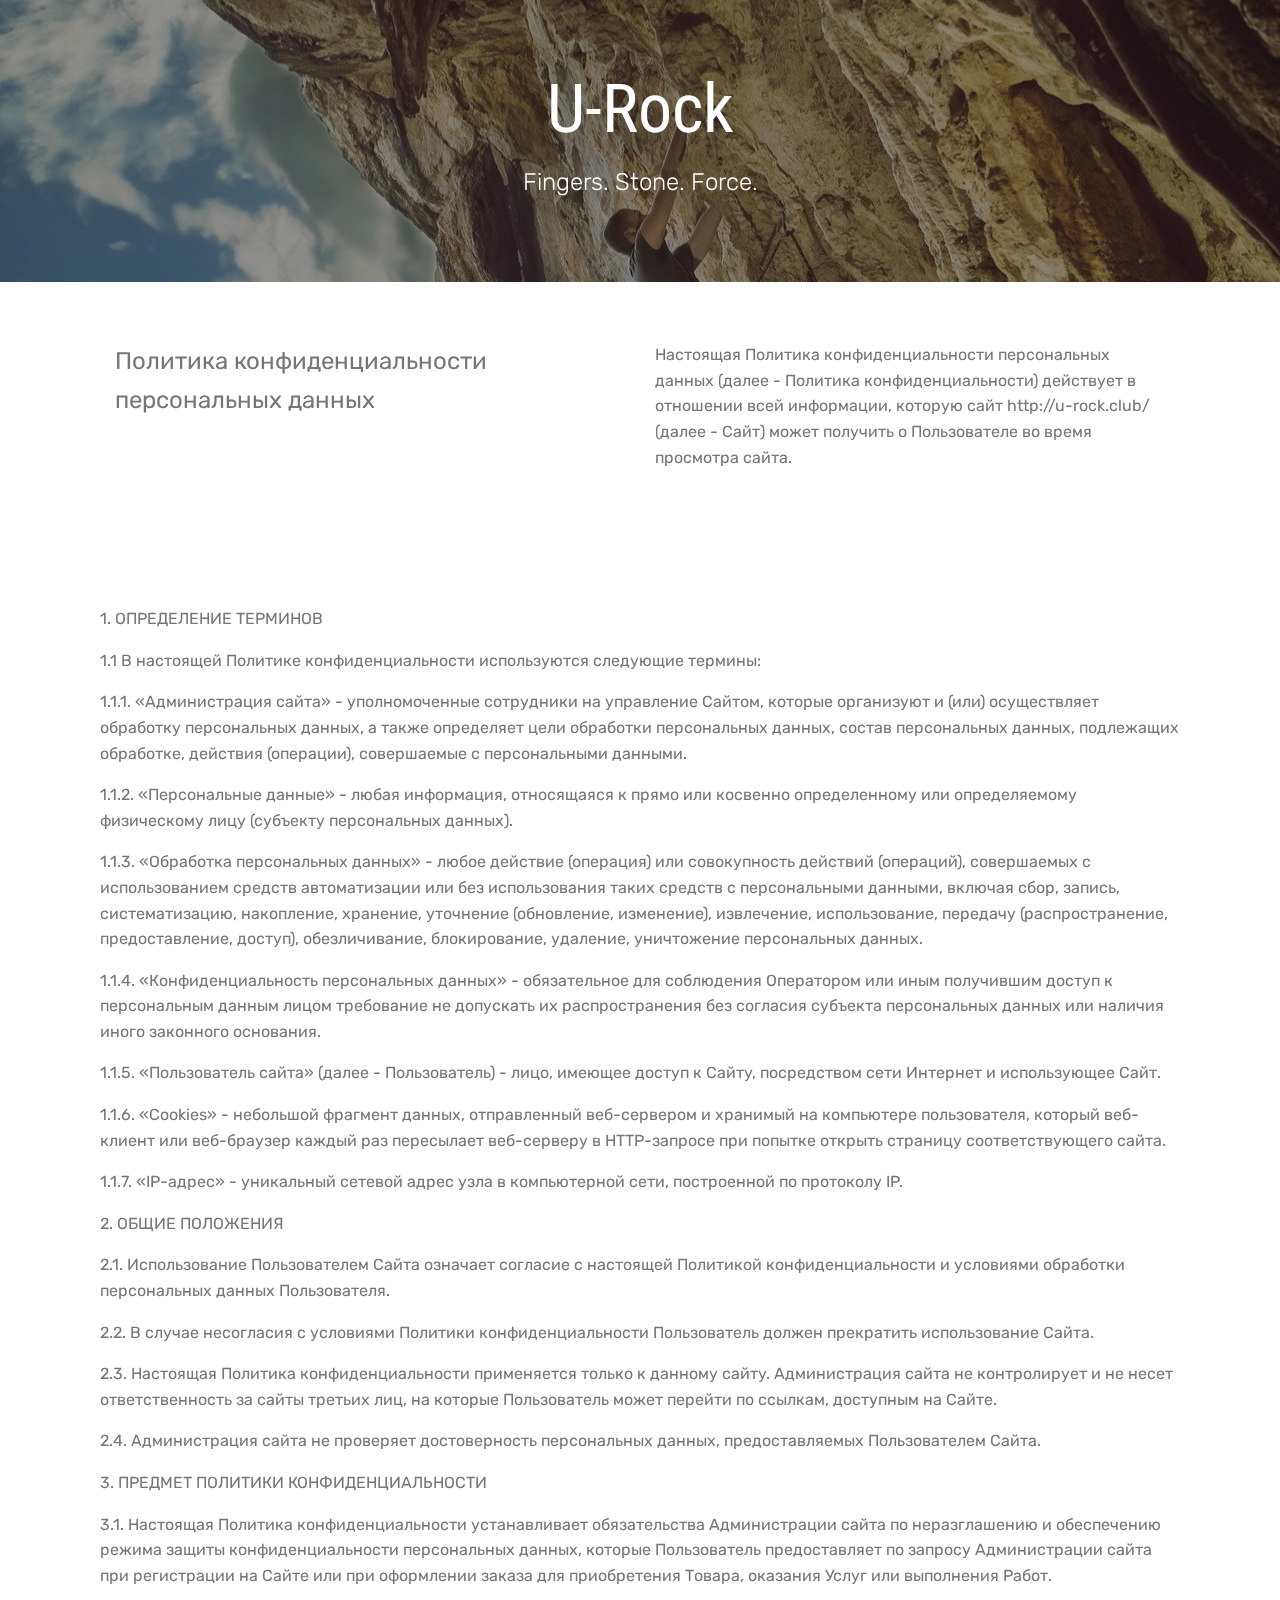
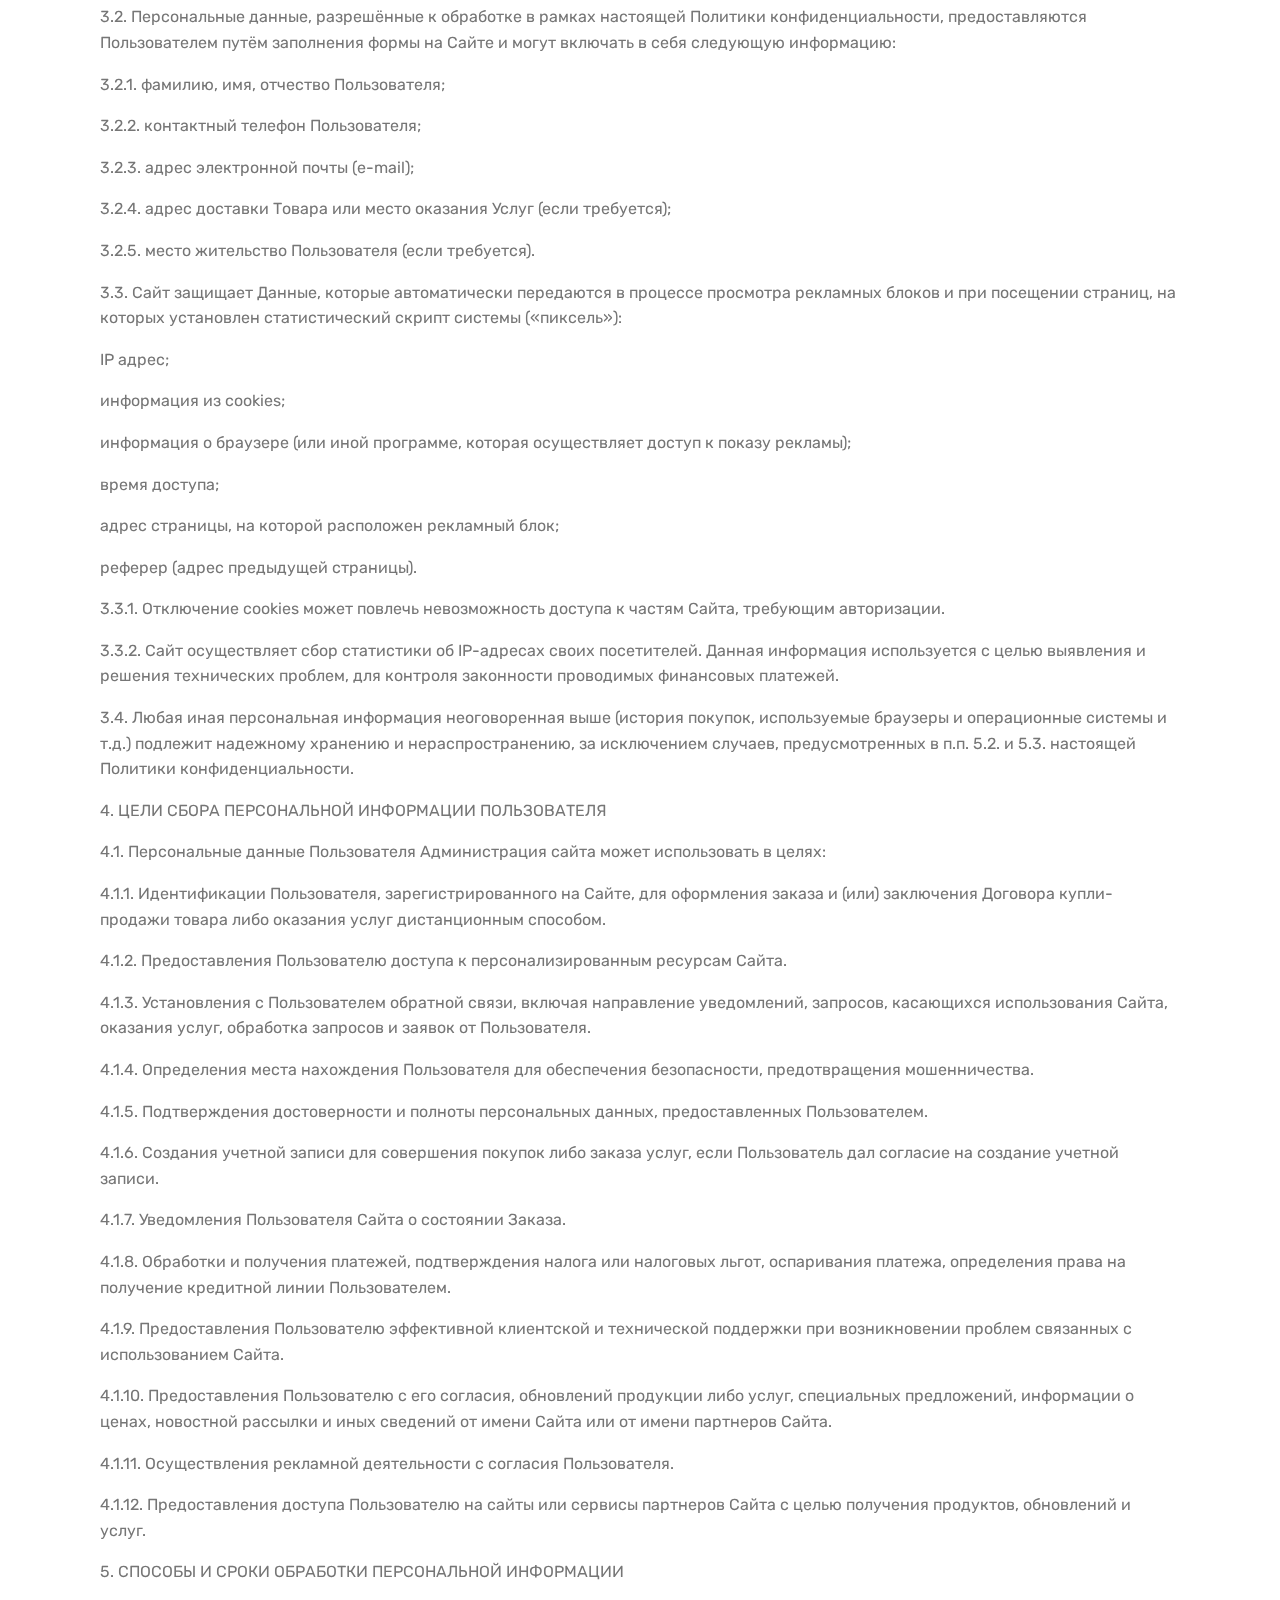
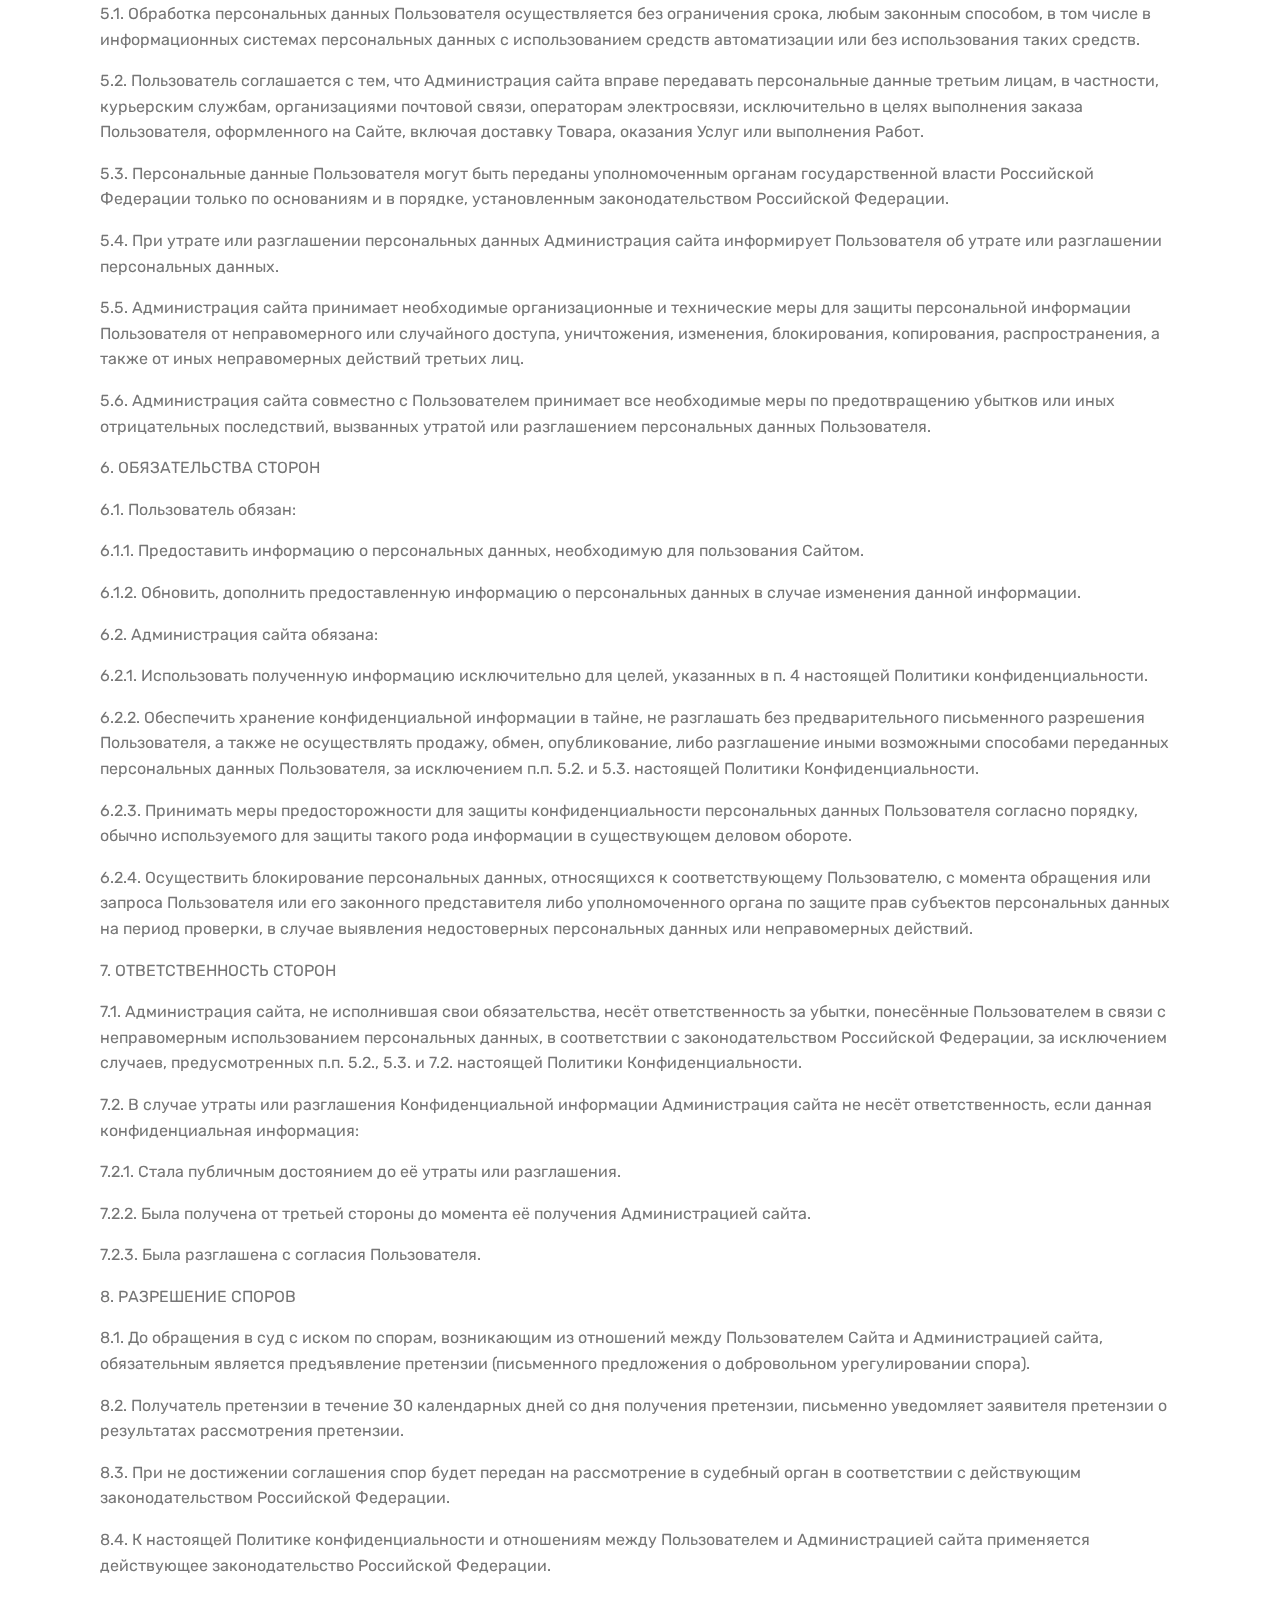
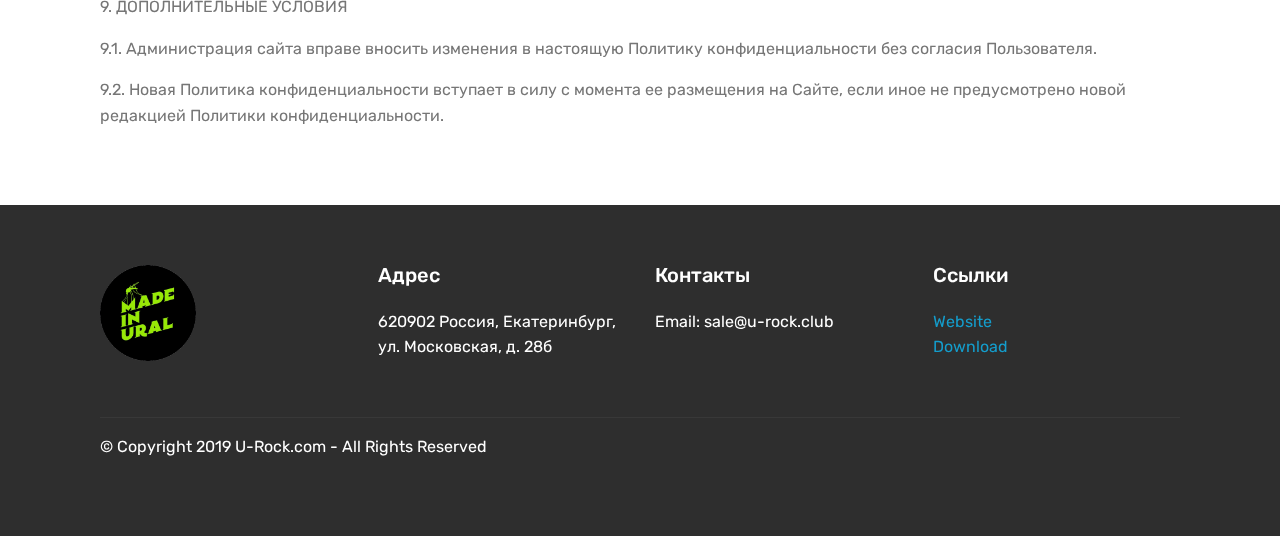
==== commit ee28e79f: "create github pages" ====
--- a/page1.html
+++ b/page1.html
@@ -41,7 +41,7 @@
     </div>
 </section>
 
-<section class="engine"><a href="https://mobirise.info/k">develop your own website</a></section><section class="mbr-section article content3 cid-rlJoAtFdq6" id="content3-u">
+<section class="engine"><a href="https://mobirise.info/k">how to develop free website</a></section><section class="mbr-section article content3 cid-rlJoAtFdq6" id="content3-u">
       
      
 
@@ -52,7 +52,7 @@
                      <p>Политика конфиденциальности персональных данных</p>
                 </div>
                 <div class="col-12 mbr-text mbr-fonts-style display-7 col-md-6">
-                     <p>Настоящая Политика конфиденциальности персональных данных (далее - Политика конфиденциальности) действует в отношении всей информации, которую сайт http://u-rock.ru/ (далее - Сайт) может получить о Пользователе во время просмотра сайта.</p>
+                     <p>Настоящая Политика конфиденциальности персональных данных (далее - Политика конфиденциальности) действует в отношении всей информации, которую сайт http://u-rock.club/ (далее - Сайт) может получить о Пользователе во время просмотра сайта.</p>
                 </div>
                 
             </div>
@@ -172,9 +172,7 @@
                 <h5 class="pb-3">
                     Контакты</h5>
                 <p class="mbr-text">
-                    Email: sale@u-rock.com
-                    <br>Phone: +1 (0) 000 0000 001
-<br></p>
+                    Email: sale@u-rock.club                     <br><br><br></p>
             </div>
             <div class="col-12 col-md-3 mbr-fonts-style display-7">
                 <h5 class="pb-3">
